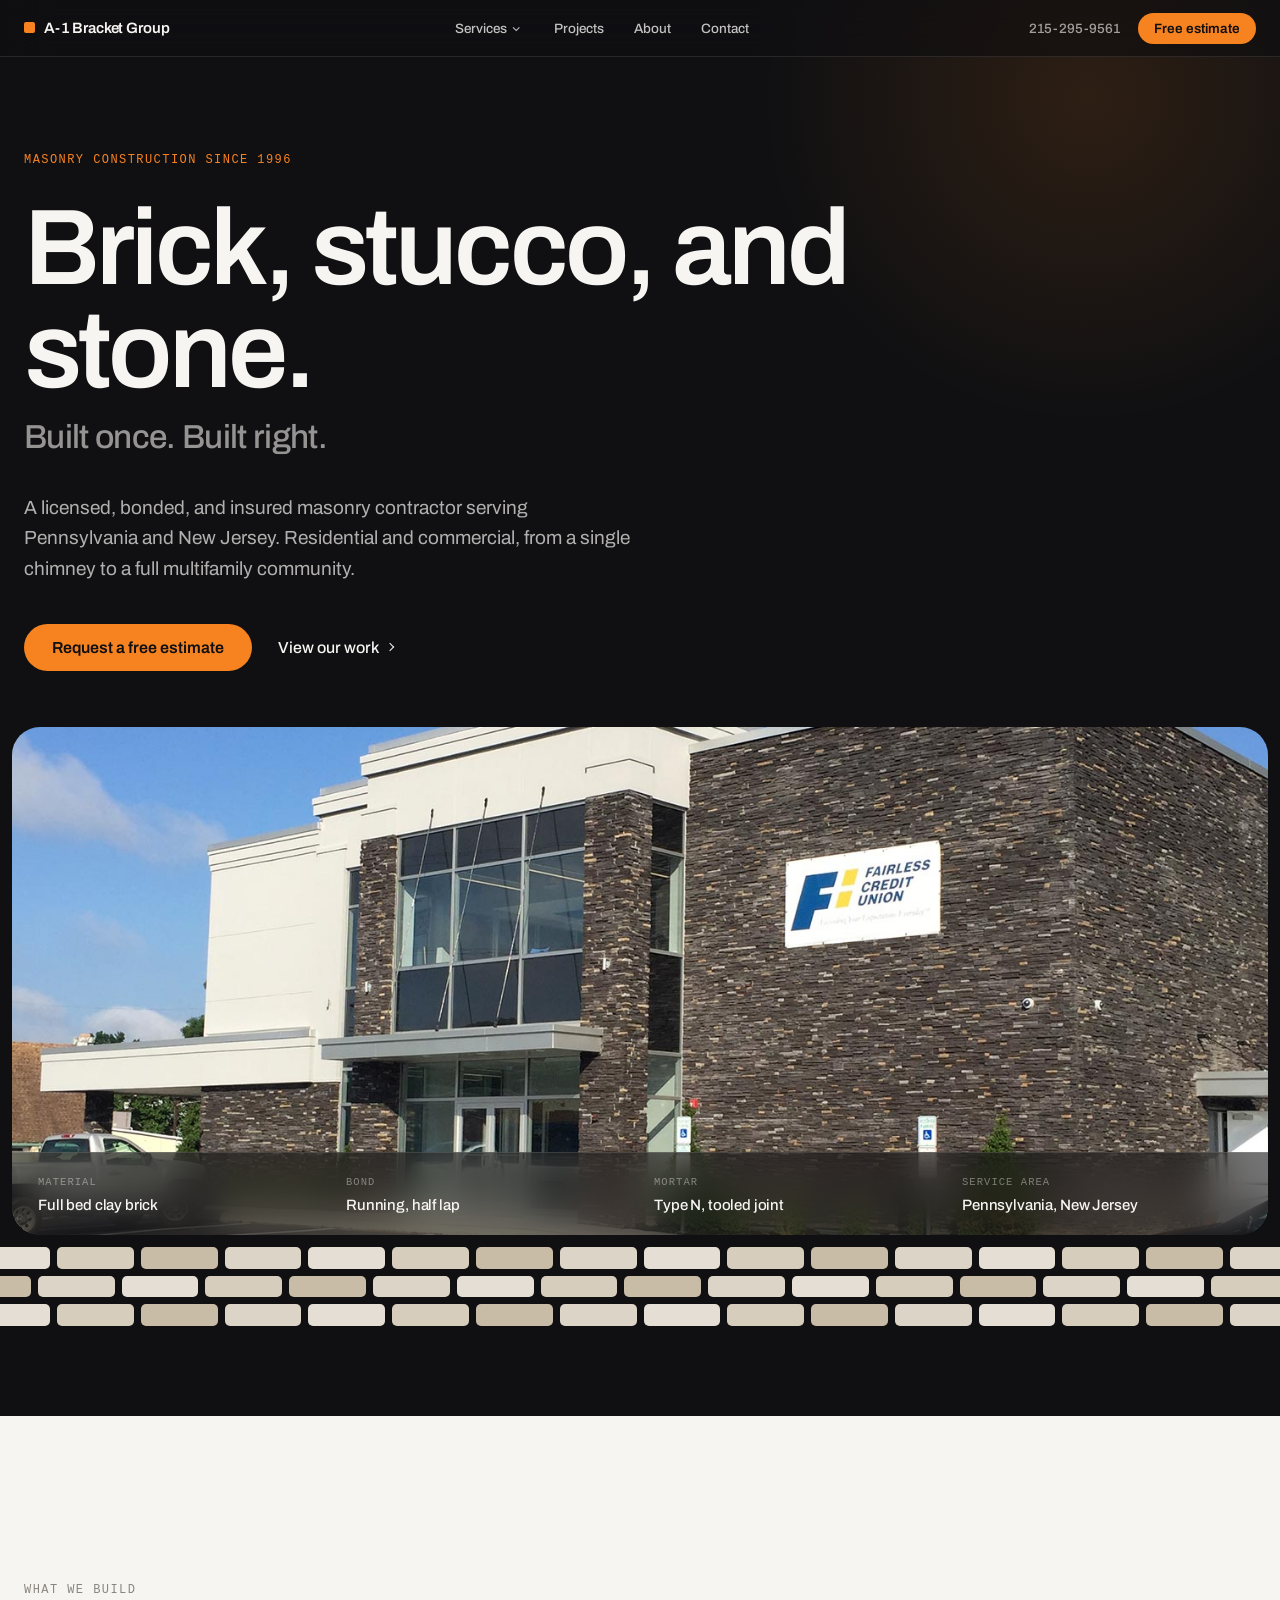
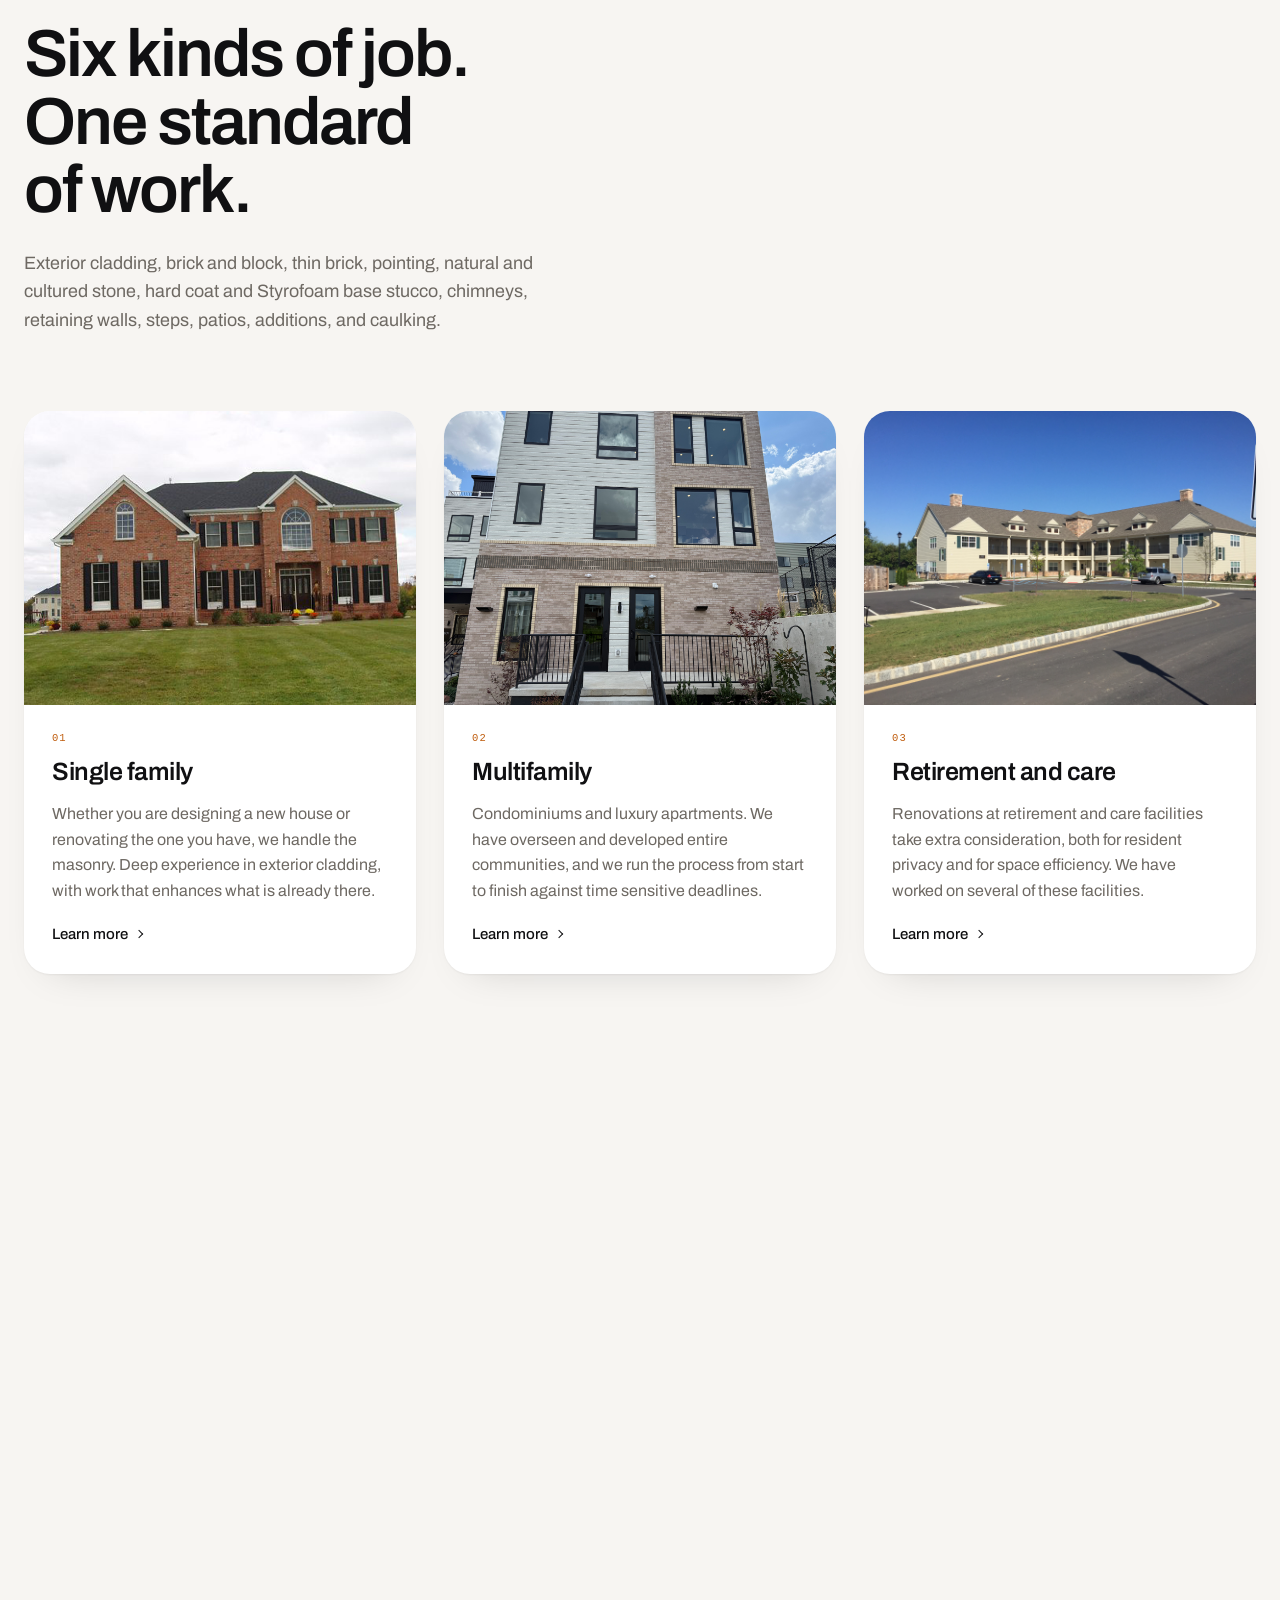
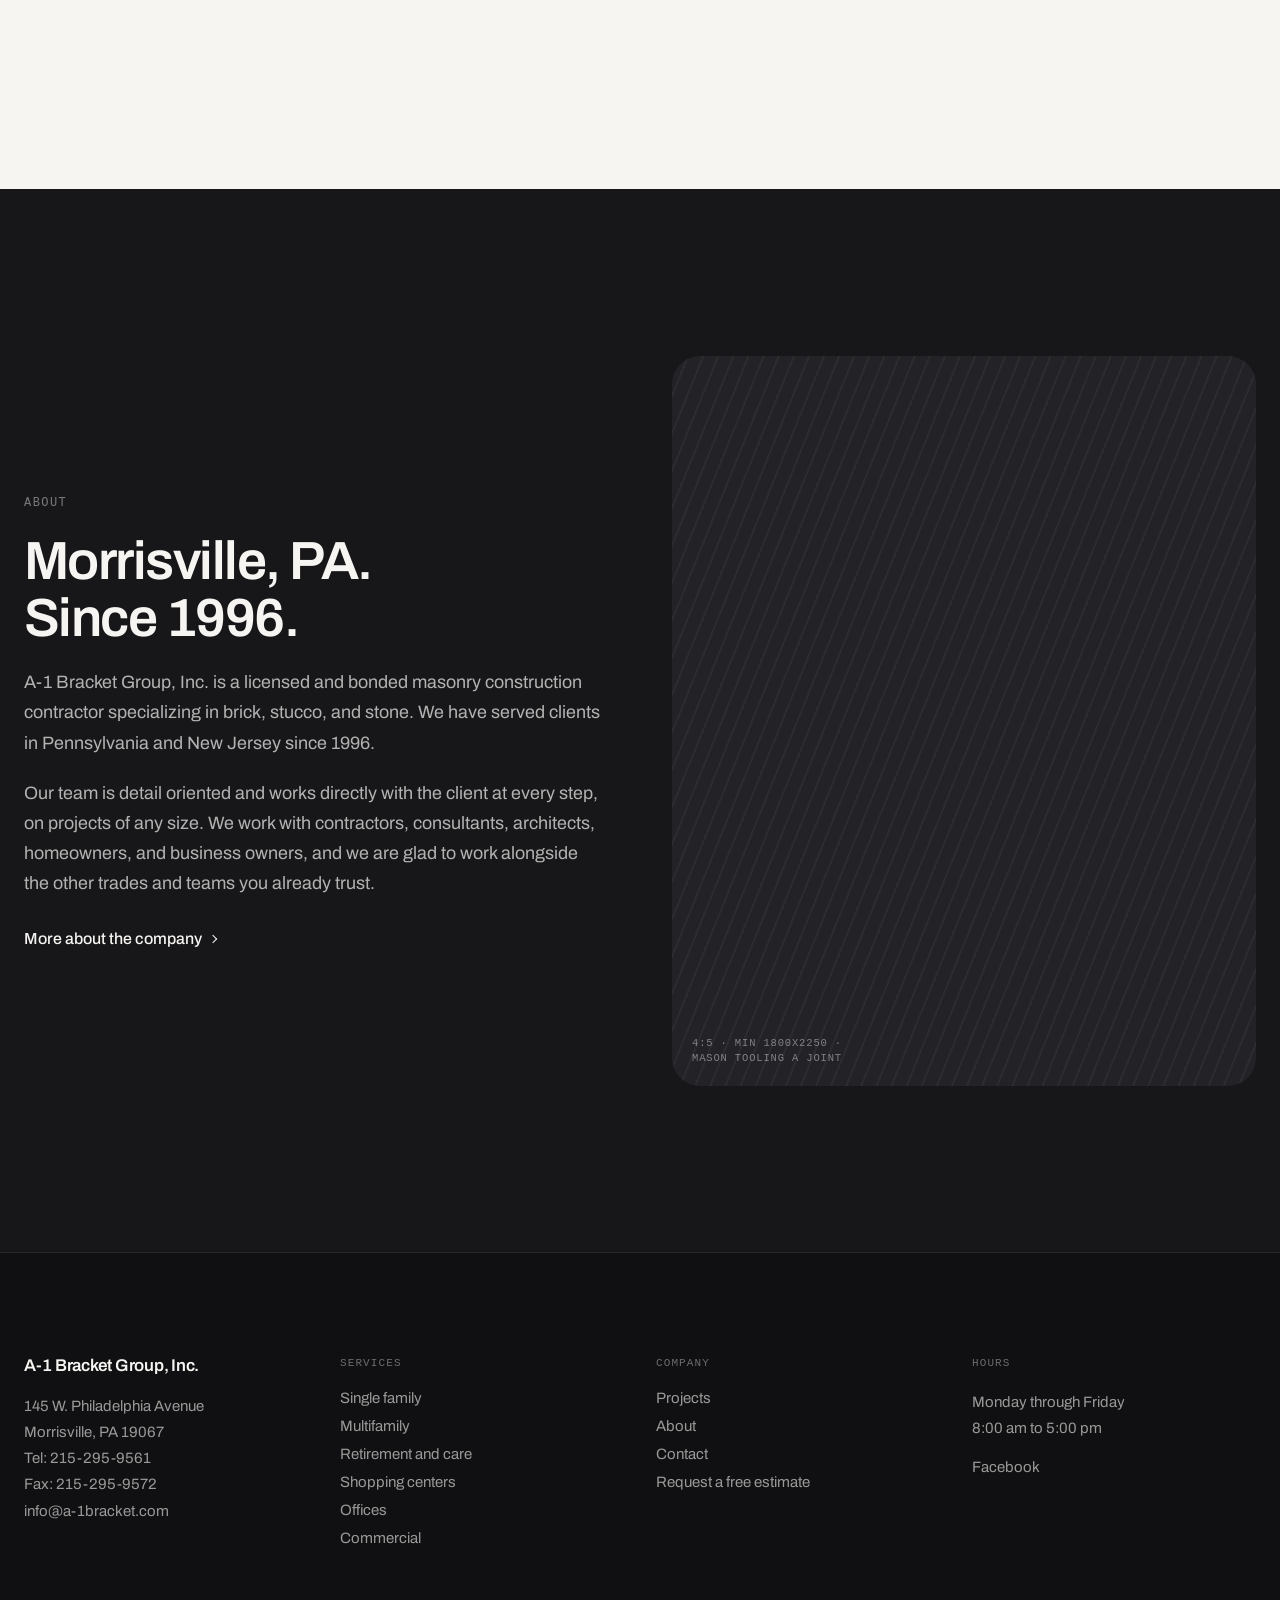
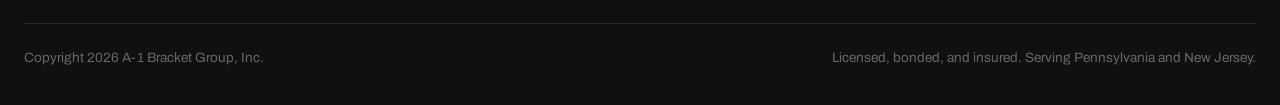
==== index.html @ 20b67929 "Build A-1 Bracket marketing site: home, services, projects, about, contact Static HTML/CSS/JS site r" ====
<!doctype html>
<html lang="en">
<head>
  <meta charset="UTF-8">
  <meta name="viewport" content="width=device-width, initial-scale=1.0">
  <title>A-1 Bracket Group, Inc. | Brick, stucco, and stone masonry in PA and NJ</title>
  <meta name="description" content="A-1 Bracket Group, Inc. is a licensed, bonded, and insured masonry contractor in Morrisville, PA, specializing in brick, stucco, and stone for homeowners, builders, and commercial clients across Pennsylvania and New Jersey since 1996. Request a free estimate.">
  <link rel="preconnect" href="https://fonts.googleapis.com">
  <link rel="preconnect" href="https://fonts.gstatic.com" crossorigin>
  <link rel="stylesheet" href="https://fonts.googleapis.com/css2?family=Archivo:wght@400;500;600;700&display=swap">
  <link rel="stylesheet" href="css/style.css">
  <link rel="stylesheet" href="css/home.css">
</head>
<body>

  <header class="site-header">
    <nav class="nav" aria-label="Main">
      <a href="#top" class="logo">
        <span class="logo-dot"></span>
        <span class="logo-text">A-1 Bracket Group</span>
      </a>
      <div data-desk class="nav-desktop">
        <button type="button" class="nav-services-btn is-muted" aria-haspopup="true" aria-expanded="false" data-services-toggle>
          Services
          <span class="arrow-down"></span>
        </button>
        <a href="pages/projects.html" class="nav-link">Projects</a>
        <a href="pages/about.html" class="nav-link">About</a>
        <a href="pages/contact.html" class="nav-link">Contact</a>
      </div>
      <div data-desk class="nav-desktop-cta">
        <a href="tel:+12152959561" class="nav-phone">215-295-9561</a>
        <a href="pages/contact.html#form" class="btn-pill nav-cta">Free estimate</a>
      </div>
      <button data-mob type="button" class="mobile-menu-btn" aria-label="Open menu" aria-expanded="false" data-mobile-toggle>
        <span class="mobile-menu-btn-bar"></span>
        <span class="mobile-menu-btn-bar"></span>
      </button>
    </nav>
    <div class="services-dropdown" data-services-dropdown hidden>
      <div class="services-dropdown-grid">
        <a href="pages/single-family.html">Single family</a>
        <a href="pages/multifamily.html">Multifamily</a>
        <a href="pages/retirement.html">Retirement and care</a>
        <a href="pages/shopping.html">Shopping centers</a>
        <a href="pages/offices.html">Offices</a>
        <a href="pages/commercial.html">Commercial</a>
      </div>
    </div>
  </header>

  <div class="mobile-menu" data-mobile-menu hidden>
    <button type="button" class="mobile-menu-close" aria-label="Close menu" data-mobile-close>&times;</button>
    <a href="pages/services.html" class="mobile-menu-link">Services</a>
    <div class="mobile-menu-sublinks">
      <a href="pages/single-family.html">Single family</a>
      <a href="pages/multifamily.html">Multifamily</a>
      <a href="pages/retirement.html">Retirement and care</a>
      <a href="pages/shopping.html">Shopping centers</a>
      <a href="pages/offices.html">Offices</a>
      <a href="pages/commercial.html">Commercial</a>
    </div>
    <a href="pages/projects.html" class="mobile-menu-link">Projects</a>
    <a href="pages/about.html" class="mobile-menu-link">About</a>
    <a href="pages/contact.html" class="mobile-menu-link">Contact</a>
    <div class="mobile-menu-cta">
      <a href="pages/contact.html#form" class="btn-pill">Request a free estimate</a>
      <a href="tel:+12152959561" class="nav-phone">215-295-9561</a>
    </div>
  </div>

  <main id="top">
    <section class="hero-home" aria-labelledby="hero-title">
      <div class="hero-glow" aria-hidden="true"></div>
      <div class="hero-content">
        <p class="hero-eyebrow">Masonry construction since 1996</p>
        <h1 id="hero-title" class="hero-title">Brick, stucco, and stone.</h1>
        <p class="hero-subhead">Built once. Built right.</p>
        <p class="hero-desc">A licensed, bonded, and insured masonry contractor serving Pennsylvania and New Jersey. Residential and commercial, from a single chimney to a full multifamily community.</p>
        <div class="hero-actions">
          <a href="pages/contact.html#form" class="btn-pill">Request a free estimate</a>
          <a href="pages/projects.html" class="link-arrow">View our work<span class="arrow-up-right"></span></a>
        </div>
      </div>

      <figure class="hero-figure">
        <div class="hero-image">
          <img src="img/commercial-01.jpg" alt="Stone masonry facade completed by A-1 Bracket Group" loading="eager">
          <dl class="hero-spec">
            <div>
              <dt>Material</dt>
              <dd>Full bed clay brick</dd>
            </div>
            <div>
              <dt>Bond</dt>
              <dd>Running, half lap</dd>
            </div>
            <div>
              <dt>Mortar</dt>
              <dd>Type N, tooled joint</dd>
            </div>
            <div>
              <dt>Service area</dt>
              <dd>Pennsylvania, New Jersey</dd>
            </div>
          </dl>
        </div>
      </figure>
    </section>

    <div class="brick-strip" data-brick-strip aria-hidden="true"></div>

    <section id="services" class="services-block" aria-labelledby="services-title">
      <div class="container">
        <div class="services-block-intro" data-reveal>
          <p class="eyebrow eyebrow--on-light">What we build</p>
          <h2 id="services-title" class="section-title section-title--dark">Six kinds of job. One standard of work.</h2>
          <p class="section-lede section-lede--on-light" style="max-width:52ch">Exterior cladding, brick and block, thin brick, pointing, natural and cultured stone, hard coat and Styrofoam base stucco, chimneys, retaining walls, steps, patios, additions, and caulking.</p>
        </div>

        <ul class="services-grid">
          <li id="single-family" class="service-card" data-reveal>
            <div class="service-card-media">
              <img src="img/single-family-01.png" alt="Single family home masonry project" loading="lazy">
            </div>
            <div class="service-card-body">
              <span class="service-card-number">01</span>
              <h3 class="service-card-title">Single family</h3>
              <p class="service-card-desc">Whether you are designing a new house or renovating the one you have, we handle the masonry. Deep experience in exterior cladding, with work that enhances what is already there.</p>
              <a href="pages/single-family.html" class="link-arrow">Learn more<span class="arrow-up-right"></span></a>
            </div>
          </li>

          <li id="multifamily" class="service-card" data-reveal>
            <div class="service-card-media">
              <img src="img/multifamily-02.jpeg" alt="Multifamily building masonry project" loading="lazy">
            </div>
            <div class="service-card-body">
              <span class="service-card-number">02</span>
              <h3 class="service-card-title">Multifamily</h3>
              <p class="service-card-desc">Condominiums and luxury apartments. We have overseen and developed entire communities, and we run the process from start to finish against time sensitive deadlines.</p>
              <a href="pages/multifamily.html" class="link-arrow">Learn more<span class="arrow-up-right"></span></a>
            </div>
          </li>

          <li id="retirement" class="service-card" data-reveal>
            <div class="service-card-media">
              <img src="img/retirement-01.jpg" alt="Retirement and care facility masonry project" loading="lazy">
            </div>
            <div class="service-card-body">
              <span class="service-card-number">03</span>
              <h3 class="service-card-title">Retirement and care</h3>
              <p class="service-card-desc">Renovations at retirement and care facilities take extra consideration, both for resident privacy and for space efficiency. We have worked on several of these facilities.</p>
              <a href="pages/retirement.html" class="link-arrow">Learn more<span class="arrow-up-right"></span></a>
            </div>
          </li>

          <li id="shopping" class="service-card" data-reveal>
            <div class="service-card-media">
              <img src="img/shopping-01.jpg" alt="Shopping center masonry project" loading="lazy">
            </div>
            <div class="service-card-body">
              <span class="service-card-number">04</span>
              <h3 class="service-card-title">Shopping centers</h3>
              <p class="service-card-desc">Storefront facades, walkways, and repairs specified to take heavy foot traffic year after year. We phase the work around operating tenants so stores stay open and entrances stay clear, and we match finishes across units so the center reads as one property.</p>
              <a href="pages/shopping.html" class="link-arrow">Learn more<span class="arrow-up-right"></span></a>
            </div>
          </li>

          <li id="offices" class="service-card" data-reveal>
            <div class="service-card-media">
              <img src="img/offices-01.jpg" alt="Office building masonry project" loading="lazy">
            </div>
            <div class="service-card-body">
              <span class="service-card-number">05</span>
              <h3 class="service-card-title">Offices</h3>
              <p class="service-card-desc">How an office looks matters to the clients who walk into it. We renovate, repair, and build additions, and in most cases we can work without disrupting business hours.</p>
              <a href="pages/offices.html" class="link-arrow">Learn more<span class="arrow-up-right"></span></a>
            </div>
          </li>

          <li id="commercial" class="service-card" data-reveal>
            <div class="service-card-media">
              <img src="img/commercial-02.jpg" alt="Commercial masonry construction project" loading="lazy">
            </div>
            <div class="service-card-body">
              <span class="service-card-number">06</span>
              <h3 class="service-card-title">Commercial</h3>
              <p class="service-card-desc">Workmanship held above industry standard, put in place by trained crews. Nearly 30 years of commercial masonry across Pennsylvania and New Jersey, built to spec and turned over on schedule.</p>
              <a href="pages/commercial.html" class="link-arrow">Learn more<span class="arrow-up-right"></span></a>
            </div>
          </li>
        </ul>
      </div>
    </section>

    <section id="projects" class="projects-block" aria-labelledby="projects-title">
      <div class="container">
        <div class="projects-header" data-reveal>
          <div class="projects-header-text">
            <p class="eyebrow eyebrow--on-dark">Recent work</p>
            <h2 id="projects-title" class="section-title section-title--light">The wall is the portfolio.</h2>
          </div>
          <a href="pages/projects.html" class="link-arrow">All projects<span class="arrow-up-right"></span></a>
        </div>

        <ul class="projects-grid">
          <li class="is-feature" data-reveal>
            <a href="pages/projects.html" class="project-card">
              <div class="project-media">
                <img src="img/multifamily-01.jpg" alt="Completed multifamily community" loading="lazy">
              </div>
              <div class="project-info">
                <h3 class="project-title">Multifamily</h3>
                <p class="project-desc">Exterior cladding and stone base, 96 units, Bucks County PA</p>
              </div>
            </a>
          </li>
          <li data-reveal>
            <a href="pages/projects.html" class="project-card">
              <div class="project-media">
                <img src="img/commercial-03.jpg" alt="Commercial building facade" loading="lazy">
              </div>
              <div class="project-info">
                <h3 class="project-title">Commercial</h3>
                <p class="project-desc">Block and thin brick, phased occupied build</p>
              </div>
            </a>
          </li>
          <li data-reveal>
            <a href="pages/projects.html" class="project-card">
              <div class="project-media">
                <img src="img/offices-02.jpg" alt="Office building entrance" loading="lazy">
              </div>
              <div class="project-info">
                <h3 class="project-title">Offices</h3>
                <p class="project-desc">Hard coat stucco and cultured stone entry</p>
              </div>
            </a>
          </li>
          <li data-reveal>
            <a href="pages/projects.html" class="project-card">
              <div class="project-media">
                <img src="img/retirement-02.jpg" alt="Retirement community entrance" loading="lazy">
              </div>
              <div class="project-info">
                <h3 class="project-title">Retirement and care</h3>
                <p class="project-desc">Courtyard walls, steps, and patio, occupied site</p>
              </div>
            </a>
          </li>
          <li data-reveal>
            <a href="pages/projects.html" class="project-card">
              <div class="project-media">
                <img src="img/commercial-07.jpg" alt="School and daycare exterior" loading="lazy">
              </div>
              <div class="project-info">
                <h3 class="project-title">School and daycare</h3>
                <p class="project-desc">Full facade repointing over one summer break</p>
              </div>
            </a>
          </li>
          <li data-reveal>
            <a href="pages/projects.html" class="project-card">
              <div class="project-media">
                <img src="img/single-family-02.jpg" alt="Single family home with brick veneer and chimney" loading="lazy">
              </div>
              <div class="project-info">
                <h3 class="project-title">Single family homes</h3>
                <p class="project-desc">Brick veneer, chimney rebuild, stone steps</p>
              </div>
            </a>
          </li>
        </ul>
      </div>
    </section>

    <section class="why-block" aria-labelledby="why-title">
      <div class="container">
        <div class="why-block-intro" data-reveal>
          <p class="eyebrow eyebrow--on-light">Why A-1</p>
          <h2 id="why-title" class="section-title section-title--dark">The unglamorous part, handled.</h2>
        </div>
        <ul class="why-list">
          <li class="why-row" data-reveal>
            <h3 class="why-title">Licensed, bonded, and insured</h3>
            <p class="why-desc">Paperwork ready before the first delivery. Estimates are free, written, and specific about scope.</p>
          </li>
          <li class="why-row" data-reveal>
            <h3 class="why-title">Crews and equipment to hold a schedule</h3>
            <p class="why-desc">High quality workmanship completed on time. We staff and equip a job so the finish date set at award is the date you get.</p>
          </li>
          <li class="why-row" data-reveal>
            <h3 class="why-title">Supplier relationships built over decades</h3>
            <p class="why-desc">Established accounts with brick, block, and stone suppliers mean material arrives quickly and matches what was specified.</p>
          </li>
          <li class="why-row" data-reveal>
            <h3 class="why-title">Safety and state regulations met</h3>
            <p class="why-desc">All licenses current, all safety requirements met, on residential streets and active commercial sites alike.</p>
          </li>
        </ul>
      </div>
    </section>

    <section id="about" class="about-block" aria-labelledby="about-title">
      <div class="container about-grid">
        <div data-reveal>
          <p class="eyebrow eyebrow--on-dark">About</p>
          <h2 id="about-title" class="about-title">Morrisville, PA. Since 1996.</h2>
          <p class="about-text">A-1 Bracket Group, Inc. is a licensed and bonded masonry construction contractor specializing in brick, stucco, and stone. We have served clients in Pennsylvania and New Jersey since 1996.</p>
          <p class="about-text">Our team is detail oriented and works directly with the client at every step, on projects of any size. We work with contractors, consultants, architects, homeowners, and business owners, and we are glad to work alongside the other trades and teams you already trust.</p>
          <a href="pages/about.html" class="link-arrow">More about the company<span class="arrow-up-right"></span></a>
        </div>
        <div class="about-media" data-reveal role="img" aria-label="Placeholder for a portrait format photo of a mason tooling a mortar joint, hands and trowel in frame">
          <span>4:5 &middot; min 1800x2250 &middot; mason tooling a joint</span>
        </div>
      </div>
    </section>
  </main>

  <footer id="contact" class="site-footer">
    <div class="container">
      <div class="footer-grid">
        <div>
          <p class="footer-brand-name">A-1 Bracket Group, Inc.</p>
          <address class="footer-address">
            145 W. Philadelphia Avenue<br>
            Morrisville, PA 19067<br>
            Tel: <a href="tel:+12152959561">215-295-9561</a><br>
            Fax: 215-295-9572<br>
            <a href="mailto:info@a-1bracket.com">info@a-1bracket.com</a>
          </address>
        </div>
        <div>
          <p class="footer-col-title">Services</p>
          <ul class="footer-links">
            <li><a href="pages/single-family.html">Single family</a></li>
            <li><a href="pages/multifamily.html">Multifamily</a></li>
            <li><a href="pages/retirement.html">Retirement and care</a></li>
            <li><a href="pages/shopping.html">Shopping centers</a></li>
            <li><a href="pages/offices.html">Offices</a></li>
            <li><a href="pages/commercial.html">Commercial</a></li>
          </ul>
        </div>
        <div>
          <p class="footer-col-title">Company</p>
          <ul class="footer-links">
            <li><a href="pages/projects.html">Projects</a></li>
            <li><a href="pages/about.html">About</a></li>
            <li><a href="pages/contact.html">Contact</a></li>
            <li><a href="pages/contact.html#form">Request a free estimate</a></li>
          </ul>
        </div>
        <div>
          <p class="footer-col-title">Hours</p>
          <p class="footer-hours">Monday through Friday<br>8:00 am to 5:00 pm</p>
          <a href="http://www.facebook.com/A1BracketGroupInc/" class="footer-social">Facebook</a>
        </div>
      </div>
      <div class="footer-bottom">
        <p>Copyright 2026 A-1 Bracket Group, Inc.</p>
        <p>Licensed, bonded, and insured. Serving Pennsylvania and New Jersey.</p>
      </div>
    </div>
  </footer>

  <script src="js/main.js"></script>
</body>
</html>
---- css/style.css ----
/* ===== Design tokens ===== */
:root {
  --color-ink: #101012;
  --color-ink-alt: #17171A;
  --color-paper: #F7F5F2;
  --color-accent: #F68220;
  --color-accent-dark: #C05E0F;
  --color-warm-gray: #6E6963;
  --color-warm-gray-light: #8A857E;
  --color-placeholder-bg: #E4DED4;

  --font-sans: -apple-system, BlinkMacSystemFont, "Helvetica Neue", "Archivo", Helvetica, sans-serif;
  --font-mono: ui-monospace, SFMono-Regular, Menlo, monospace;
  --ease: cubic-bezier(.22, .61, .36, 1);

  --container-width: 1320px;
  --container-pad: 24px;
  --header-height: 56px;
}

/* ===== Reset ===== */
*, *::before, *::after { box-sizing: border-box; }
html { -webkit-text-size-adjust: 100%; scroll-behavior: smooth; }
body {
  margin: 0;
  background: var(--color-ink);
  color: var(--color-ink);
  font-family: var(--font-sans);
  -webkit-font-smoothing: antialiased;
  text-wrap: pretty;
}
h1, h2, h3, p, ul, li, figure, address { margin: 0; padding: 0; }
ul { list-style: none; }
a { color: var(--color-ink); text-decoration: none; }
a:hover { color: var(--color-accent-dark); }
button { font: inherit; color: inherit; background: none; border: 0; cursor: pointer; }
img { max-width: 100%; display: block; }
:focus-visible { outline: 2px solid var(--color-accent-dark); outline-offset: 3px; border-radius: 4px; }

@keyframes riseIn {
  from { opacity: 0; transform: translateY(30px); }
  to { opacity: 1; transform: none; }
}

.container {
  max-width: var(--container-width);
  margin: 0 auto;
  padding: 0 var(--container-pad);
}

[data-desk] { display: none; }
[data-mob] { display: flex; }
@media (min-width: 900px) {
  [data-desk] { display: flex; }
  [data-mob] { display: none; }
}
@media (prefers-reduced-motion: reduce) {
  html { scroll-behavior: auto; }
  * { animation-duration: 0.01ms !important; transition-duration: 0.01ms !important; }
}

/* ===== Buttons ===== */
.btn-pill {
  display: inline-flex;
  align-items: center;
  gap: 8px;
  background: var(--color-accent);
  color: var(--color-ink);
  font-weight: 600;
  border-radius: 100px;
  transition: transform .25s var(--ease), box-shadow .25s ease;
}
.btn-pill:hover {
  color: var(--color-ink);
  transform: scale(1.05);
  box-shadow: 0 14px 32px -10px rgba(246, 130, 32, 0.5);
}
.link-arrow {
  display: inline-flex;
  align-items: center;
  gap: 8px;
  transition: color .2s ease;
}
.arrow-up-right {
  display: inline-block;
  width: 6px;
  height: 6px;
  border-top: 1.5px solid currentColor;
  border-right: 1.5px solid currentColor;
  transform: rotate(45deg);
  flex: 0 0 auto;
}
.arrow-down {
  display: inline-block;
  width: 5px;
  height: 5px;
  border-right: 1.5px solid currentColor;
  border-bottom: 1.5px solid currentColor;
  transform: rotate(45deg) translateY(-1px);
  flex: 0 0 auto;
}

/* ===== Site header ===== */
.site-header {
  position: fixed;
  top: 0; left: 0; right: 0;
  z-index: 60;
  background: rgba(16, 16, 18, 0.68);
  backdrop-filter: saturate(180%) blur(22px);
  -webkit-backdrop-filter: saturate(180%) blur(22px);
  border-bottom: 1px solid rgba(247, 245, 242, 0.10);
}
.nav {
  max-width: var(--container-width);
  margin: 0 auto;
  padding: 0 var(--container-pad);
  height: var(--header-height);
  display: flex;
  align-items: center;
  justify-content: space-between;
  gap: 24px;
}
.logo {
  display: flex;
  align-items: baseline;
  gap: 9px;
  color: var(--color-paper);
  flex: 0 0 auto;
}
.logo:hover { color: var(--color-paper); }
.logo-dot {
  width: 11px; height: 11px;
  background: var(--color-accent);
  border-radius: 2px;
  display: inline-block;
}
.logo-text { font-size: 15px; font-weight: 600; letter-spacing: -0.01em; }

.nav-desktop { align-items: center; gap: 30px; }
.nav-desktop-cta { align-items: center; gap: 18px; }

.nav-services-btn {
  display: flex;
  align-items: center;
  gap: 6px;
  font-size: 13.5px;
  font-weight: 500;
  color: var(--color-paper);
}
.nav-services-btn.is-muted {
  color: rgba(247, 245, 242, 0.78);
  transition: color .2s ease;
}
.nav-services-btn.is-muted:hover { color: var(--color-paper); }
.nav-link {
  font-size: 13.5px;
  font-weight: 500;
  color: rgba(247, 245, 242, 0.78);
  transition: color .2s ease;
}
.nav-link:hover { color: var(--color-paper); }
.nav-phone {
  font-size: 13.5px;
  font-weight: 500;
  color: rgba(247, 245, 242, 0.62);
  transition: color .2s ease;
}
.nav-phone:hover { color: var(--color-paper); }
.nav-cta {
  font-size: 13.5px;
  padding: 8px 16px;
}

.mobile-menu-btn {
  flex-direction: column;
  gap: 5px;
  padding: 10px;
  margin-right: -10px;
}
.mobile-menu-btn-bar {
  display: block;
  width: 20px;
  height: 1.5px;
  background: var(--color-paper);
}

.services-dropdown {
  border-top: 1px solid rgba(247, 245, 242, 0.10);
  background: rgba(16, 16, 18, 0.72);
  backdrop-filter: saturate(180%) blur(22px);
  -webkit-backdrop-filter: saturate(180%) blur(22px);
}
.services-dropdown[hidden] { display: none; }
.services-dropdown-grid {
  max-width: var(--container-width);
  margin: 0 auto;
  padding: 26px var(--container-pad) 32px;
  display: grid;
  grid-template-columns: repeat(auto-fit, minmax(190px, 1fr));
  gap: 14px 32px;
}
.services-dropdown-grid a {
  color: rgba(247, 245, 242, 0.80);
  font-size: 15px;
  font-weight: 500;
}
.services-dropdown-grid a.is-current { color: var(--color-paper); }

.mobile-menu {
  position: fixed;
  inset: 0;
  z-index: 70;
  background: var(--color-ink);
  padding: 80px var(--container-pad) 40px;
  display: flex;
  flex-direction: column;
  gap: 8px;
  overflow-y: auto;
}
.mobile-menu[hidden] { display: none; }
.mobile-menu-close {
  position: absolute;
  top: 14px; right: 18px;
  width: 36px; height: 36px;
  color: var(--color-paper);
  font-size: 26px;
  line-height: 1;
}
.mobile-menu-link {
  color: var(--color-paper);
  font-size: 32px;
  font-weight: 600;
  letter-spacing: -0.02em;
  padding: 10px 0;
}
.mobile-menu-sublinks {
  display: flex;
  flex-direction: column;
  gap: 14px;
  padding: 6px 0 18px 2px;
  border-bottom: 1px solid rgba(247, 245, 242, 0.10);
}
.mobile-menu-sublinks a {
  color: rgba(247, 245, 242, 0.66);
  font-size: 16px;
}
.mobile-menu-sublinks a.is-current { color: var(--color-paper); }
.mobile-menu-cta {
  margin-top: auto;
  padding-top: 32px;
  display: flex;
  flex-direction: column;
  gap: 14px;
}
.mobile-menu-cta .btn-pill {
  font-size: 16px;
  padding: 16px 22px;
  justify-content: center;
}
.mobile-menu-cta .nav-phone {
  text-align: center;
  font-size: 15px;
}

/* ===== Footer ===== */
.site-footer {
  background: var(--color-ink);
  padding: clamp(64px, 8vw, 110px) 0 40px;
  border-top: 1px solid rgba(247, 245, 242, 0.10);
}
.footer-grid {
  display: grid;
  grid-template-columns: repeat(auto-fit, minmax(min(100%, 220px), 1fr));
  gap: 44px 32px;
}
.footer-brand-name {
  color: var(--color-paper);
  font-size: 17px;
  font-weight: 600;
  letter-spacing: -0.015em;
  margin-bottom: 18px;
}
.footer-address {
  font-style: normal;
  color: rgba(247, 245, 242, 0.60);
  font-size: 15px;
  line-height: 1.75;
}
.footer-address a { color: rgba(247, 245, 242, 0.60); }
.footer-col-title {
  font: 500 11px/1.4 var(--font-mono);
  letter-spacing: 0.1em;
  text-transform: uppercase;
  color: rgba(247, 245, 242, 0.40);
  margin-bottom: 18px;
}
.footer-links { display: flex; flex-direction: column; gap: 11px; }
.footer-links a { color: rgba(247, 245, 242, 0.60); font-size: 15px; }
.footer-hours { color: rgba(247, 245, 242, 0.60); font-size: 15px; line-height: 1.75; }
.footer-social { display: inline-block; margin-top: 18px; color: rgba(247, 245, 242, 0.60); font-size: 15px; }
.footer-bottom {
  display: flex;
  flex-wrap: wrap;
  justify-content: space-between;
  gap: 12px 24px;
  margin-top: clamp(48px, 6vw, 86px);
  padding-top: 26px;
  border-top: 1px solid rgba(247, 245, 242, 0.10);
}
.footer-bottom p { color: rgba(247, 245, 242, 0.38); font-size: 13.5px; }

/* ===== Recurring section primitives (reused across pages) ===== */
.eyebrow {
  font: 500 12px/1.4 var(--font-mono);
  letter-spacing: 0.12em;
  text-transform: uppercase;
  margin-bottom: 22px;
}
.eyebrow--on-light { color: var(--color-warm-gray-light); }
.eyebrow--on-dark { color: rgba(247, 245, 242, 0.45); }
.eyebrow--accent { color: var(--color-accent); }

.section-title {
  font-size: clamp(34px, 5.2vw, 68px);
  line-height: 1.02;
  letter-spacing: -0.03em;
  font-weight: 600;
}
.section-title--dark { color: var(--color-ink); }
.section-title--light { color: var(--color-paper); }

.section-lede {
  font-size: clamp(16px, 1.4vw, 19px);
  line-height: 1.6;
  margin-top: 24px;
}
.section-lede--on-light { color: var(--color-warm-gray); }
.section-lede--on-dark { color: rgba(247, 245, 242, 0.70); }

/* ===== Scroll reveal (progressive enhancement, see js/main.js) ===== */
[data-reveal].is-hidden {
  opacity: 0;
  transform: translateY(34px) scale(0.98);
}
[data-reveal].is-visible {
  opacity: 1;
  transform: none;
}
---- css/home.css ----
/* ===== Hero ===== */
.hero-home {
  position: relative;
  overflow: hidden;
  min-height: 100svh;
  background: var(--color-ink);
  display: flex;
  flex-direction: column;
  padding: 112px 0 0;
}
.hero-glow {
  position: absolute;
  top: -22%; right: -14%;
  width: 58vw; height: 58vw;
  border-radius: 50%;
  background: radial-gradient(circle, rgba(246, 130, 32, 0.13), rgba(246, 130, 32, 0) 62%);
  pointer-events: none;
}
.hero-content {
  position: relative;
  max-width: var(--container-width);
  width: 100%;
  margin: 0 auto;
  padding: 40px var(--container-pad) 56px;
}
.hero-eyebrow {
  font: 500 12px/1.4 var(--font-mono);
  letter-spacing: 0.12em;
  text-transform: uppercase;
  color: var(--color-accent);
  margin-bottom: 28px;
  animation: riseIn .7s var(--ease) .05s both;
}
.hero-title {
  color: var(--color-paper);
  font-size: clamp(44px, 8.4vw, 116px);
  line-height: 0.96;
  letter-spacing: -0.035em;
  font-weight: 600;
  max-width: 15ch;
  animation: riseIn .7s var(--ease) .15s both;
}
.hero-subhead {
  color: rgba(247, 245, 242, 0.58);
  font-size: clamp(20px, 2.6vw, 34px);
  line-height: 1.25;
  letter-spacing: -0.02em;
  font-weight: 500;
  margin-top: 14px;
  max-width: 24ch;
  animation: riseIn .7s var(--ease) .25s both;
}
.hero-desc {
  color: rgba(247, 245, 242, 0.70);
  font-size: clamp(16px, 1.5vw, 19px);
  line-height: 1.6;
  margin-top: 34px;
  max-width: 56ch;
  animation: riseIn .7s var(--ease) .35s both;
}
.hero-actions {
  display: flex;
  flex-wrap: wrap;
  align-items: center;
  gap: 14px 26px;
  margin-top: 40px;
  animation: riseIn .7s var(--ease) .45s both;
}
.hero-actions .btn-pill { font-size: 16px; padding: 15px 28px; }
.hero-actions .link-arrow { color: var(--color-paper); font-size: 16px; font-weight: 500; }
.hero-actions .link-arrow:hover { color: var(--color-accent); }

.hero-figure {
  flex: 1;
  min-height: min(58svh, 520px);
  display: flex;
  padding: 0 12px 12px;
  animation: riseIn .9s var(--ease) .4s both;
}
.hero-image {
  position: relative;
  flex: 1;
  border-radius: 28px;
  overflow: hidden;
  background: #1C1C1F;
  display: flex;
  flex-direction: column;
  justify-content: flex-end;
}
.hero-image img {
  position: absolute;
  inset: 0;
  width: 100%;
  height: 100%;
  object-fit: cover;
  z-index: 0;
}
.hero-spec {
  position: relative;
  z-index: 1;
  margin: 0;
  display: grid;
  grid-template-columns: repeat(auto-fit, minmax(140px, 1fr));
  gap: 20px 28px;
  padding: 22px 26px;
  background: rgba(16, 16, 18, 0.58);
  backdrop-filter: blur(18px);
  -webkit-backdrop-filter: blur(18px);
  border-top: 1px solid rgba(247, 245, 242, 0.12);
}
.hero-spec dt {
  font: 500 10.5px/1.4 var(--font-mono);
  letter-spacing: 0.1em;
  text-transform: uppercase;
  color: rgba(247, 245, 242, 0.42);
}
.hero-spec dd {
  margin: 7px 0 0;
  color: var(--color-paper);
  font-size: 15px;
  font-weight: 500;
  letter-spacing: -0.01em;
}

/* ===== Brick course strip (decorative) ===== */
.brick-strip {
  background: var(--color-ink);
  overflow: hidden;
  padding: 0 12px clamp(48px, 7vw, 96px);
  display: flex;
  flex-direction: column;
  gap: 7px;
}
.brick-row {
  display: flex;
  gap: 7px;
  justify-content: center;
}
.brick {
  flex: 0 0 auto;
  width: clamp(48px, 6vw, 86px);
  height: clamp(13px, 1.7vw, 22px);
  border-radius: 5px;
}

/* ===== Services grid ===== */
.services-block { background: var(--color-paper); padding: clamp(88px, 13vw, 180px) 0; }
.services-block-intro { max-width: 60ch; margin-bottom: clamp(48px, 6vw, 84px); }
.services-grid {
  display: grid;
  grid-template-columns: repeat(auto-fit, minmax(min(100%, 320px), 1fr));
  gap: clamp(20px, 2.2vw, 32px);
}
.service-card {
  background: #FFFFFF;
  border-radius: 26px;
  overflow: hidden;
  box-shadow: 0 1px 2px rgba(16, 16, 18, 0.05), 0 18px 40px -28px rgba(16, 16, 18, 0.22);
  display: flex;
  flex-direction: column;
  transition: transform .45s var(--ease), box-shadow .45s ease;
}
.service-card:hover {
  transform: translateY(-8px);
  box-shadow: 0 2px 4px rgba(16, 16, 18, 0.06), 0 34px 70px -30px rgba(16, 16, 18, 0.38);
}
.service-card-media {
  aspect-ratio: 4 / 3;
  overflow: hidden;
}
.service-card-media img {
  width: 100%;
  height: 100%;
  object-fit: cover;
  display: block;
  transition: transform .55s var(--ease);
}
.service-card:hover .service-card-media img { transform: scale(1.03); }
.service-card-body { padding: 28px 28px 32px; display: flex; flex-direction: column; flex: 1; gap: 14px; }
.service-card-number { font: 500 10.5px/1 var(--font-mono); letter-spacing: 0.1em; color: var(--color-accent-dark); }
.service-card-title { font-size: 25px; line-height: 1.15; letter-spacing: -0.02em; font-weight: 600; color: var(--color-ink); }
.service-card-desc { color: var(--color-warm-gray); font-size: 16px; line-height: 1.62; }
.service-card-body .link-arrow { margin-top: auto; padding-top: 8px; font-size: 15px; font-weight: 500; color: var(--color-ink); }

/* ===== Projects ===== */
.projects-block { background: var(--color-ink); padding: clamp(88px, 13vw, 180px) 0; }
.projects-header {
  display: flex;
  flex-wrap: wrap;
  align-items: flex-end;
  justify-content: space-between;
  gap: 24px;
  margin-bottom: clamp(40px, 5vw, 68px);
}
.projects-header-text { max-width: 44ch; }
.projects-header .link-arrow { color: var(--color-paper); font-size: 16px; font-weight: 500; }
.projects-header .link-arrow:hover { color: var(--color-accent); }
.projects-grid {
  display: grid;
  grid-template-columns: repeat(auto-fit, minmax(min(100%, 300px), 1fr));
  gap: clamp(16px, 2vw, 26px);
}
.projects-grid > li.is-feature { grid-column: 1 / -1; }
.project-card { display: block; }
.project-media {
  border-radius: 24px;
  overflow: hidden;
  aspect-ratio: 4 / 3;
}
.is-feature .project-media { aspect-ratio: 16 / 7; border-radius: 28px; }
.project-media img {
  width: 100%;
  height: 100%;
  object-fit: cover;
  display: block;
  transition: transform .55s var(--ease);
}
.project-card:hover .project-media img { transform: scale(1.03); }
.is-feature:hover .project-media img { transform: scale(1.015); }
.project-info { padding: 16px 4px 0; }
.is-feature .project-info { display: flex; flex-wrap: wrap; justify-content: space-between; gap: 8px 24px; padding: 18px 4px 0; }
.project-title { color: var(--color-paper); font-size: 18px; font-weight: 600; letter-spacing: -0.015em; }
.is-feature .project-title { font-size: 20px; }
.project-desc { color: rgba(247, 245, 242, 0.50); font-size: 14.5px; margin-top: 4px; }
.is-feature .project-desc { font-size: 15px; margin-top: 0; }

/* ===== Why A-1 ===== */
.why-block { background: var(--color-paper); padding: clamp(88px, 13vw, 180px) 0; }
.why-block-intro { max-width: 52ch; margin-bottom: clamp(48px, 6vw, 80px); }
.why-list { display: flex; flex-direction: column; }
.why-row {
  display: grid;
  grid-template-columns: repeat(auto-fit, minmax(min(100%, 300px), 1fr));
  gap: 12px 48px;
  padding: clamp(28px, 3.4vw, 44px) 0;
  border-top: 1px solid rgba(16, 16, 18, 0.12);
}
.why-row:last-child { border-bottom: 1px solid rgba(16, 16, 18, 0.12); }
.why-title { font-size: clamp(23px, 2.5vw, 32px); line-height: 1.16; letter-spacing: -0.022em; font-weight: 600; color: var(--color-ink); max-width: 22ch; }
.why-desc { color: var(--color-warm-gray); font-size: 17px; line-height: 1.62; max-width: 48ch; }

/* ===== About ===== */
.about-block { background: var(--color-ink-alt); padding: clamp(88px, 13vw, 180px) 0; }
.about-grid {
  display: grid;
  grid-template-columns: repeat(auto-fit, minmax(min(100%, 380px), 1fr));
  gap: clamp(40px, 5vw, 80px);
  align-items: center;
}
.about-title { color: var(--color-paper); font-size: clamp(32px, 4.2vw, 54px); line-height: 1.06; letter-spacing: -0.028em; font-weight: 600; max-width: 22ch; }
.about-text { color: rgba(247, 245, 242, 0.70); font-size: clamp(16px, 1.4vw, 19px); line-height: 1.68; margin-top: 20px; max-width: 58ch; }
.about-text:first-of-type { margin-top: 28px; }
.about-block .link-arrow { display: inline-flex; margin-top: 32px; color: var(--color-paper); font-size: 16px; font-weight: 500; }
.about-block .link-arrow:hover { color: var(--color-accent); }
.about-media {
  aspect-ratio: 4 / 5;
  border-radius: 28px;
  background: #232327;
  background-image: repeating-linear-gradient(112deg, rgba(247, 245, 242, 0.045) 0 2px, rgba(247, 245, 242, 0) 2px 14px);
  display: flex;
  align-items: flex-end;
  padding: 20px;
}
.about-media span {
  font: 500 10.5px/1.4 var(--font-mono);
  letter-spacing: 0.08em;
  text-transform: uppercase;
  color: rgba(247, 245, 242, 0.45);
  max-width: 28ch;
}
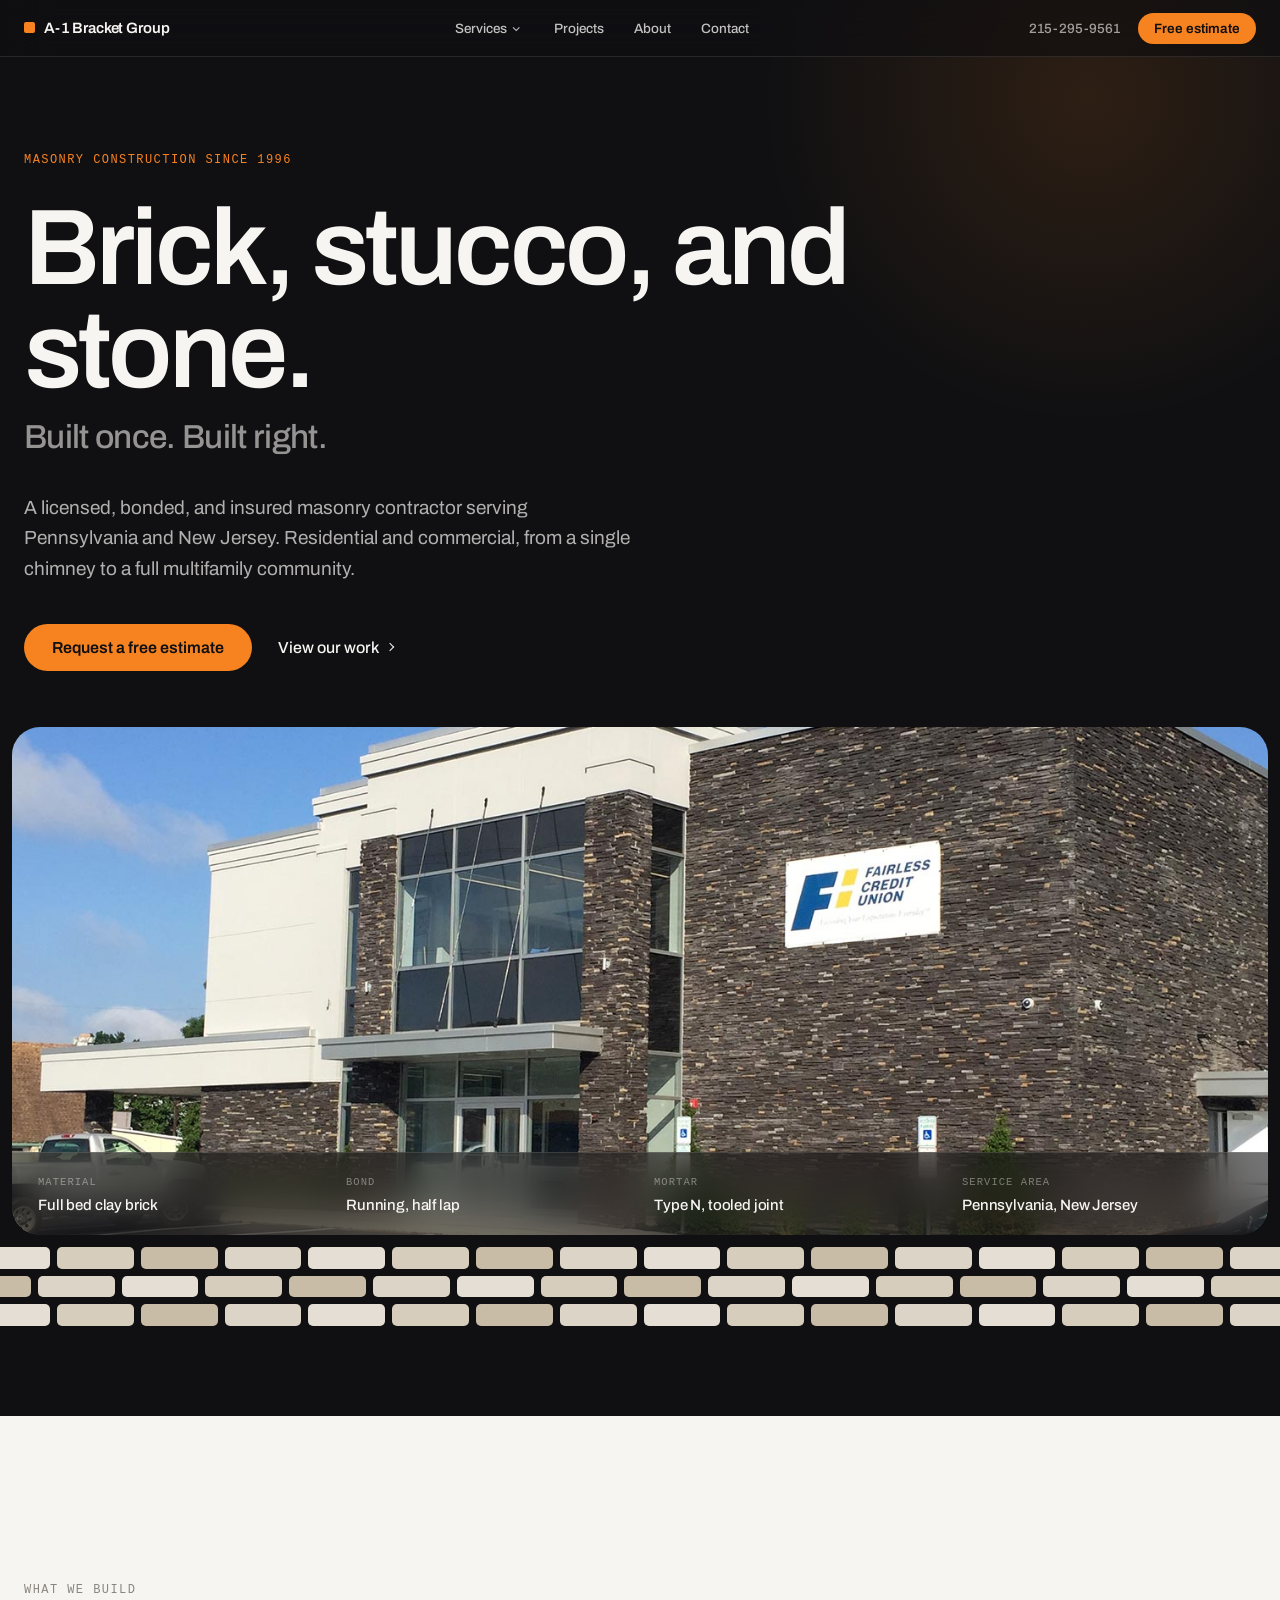
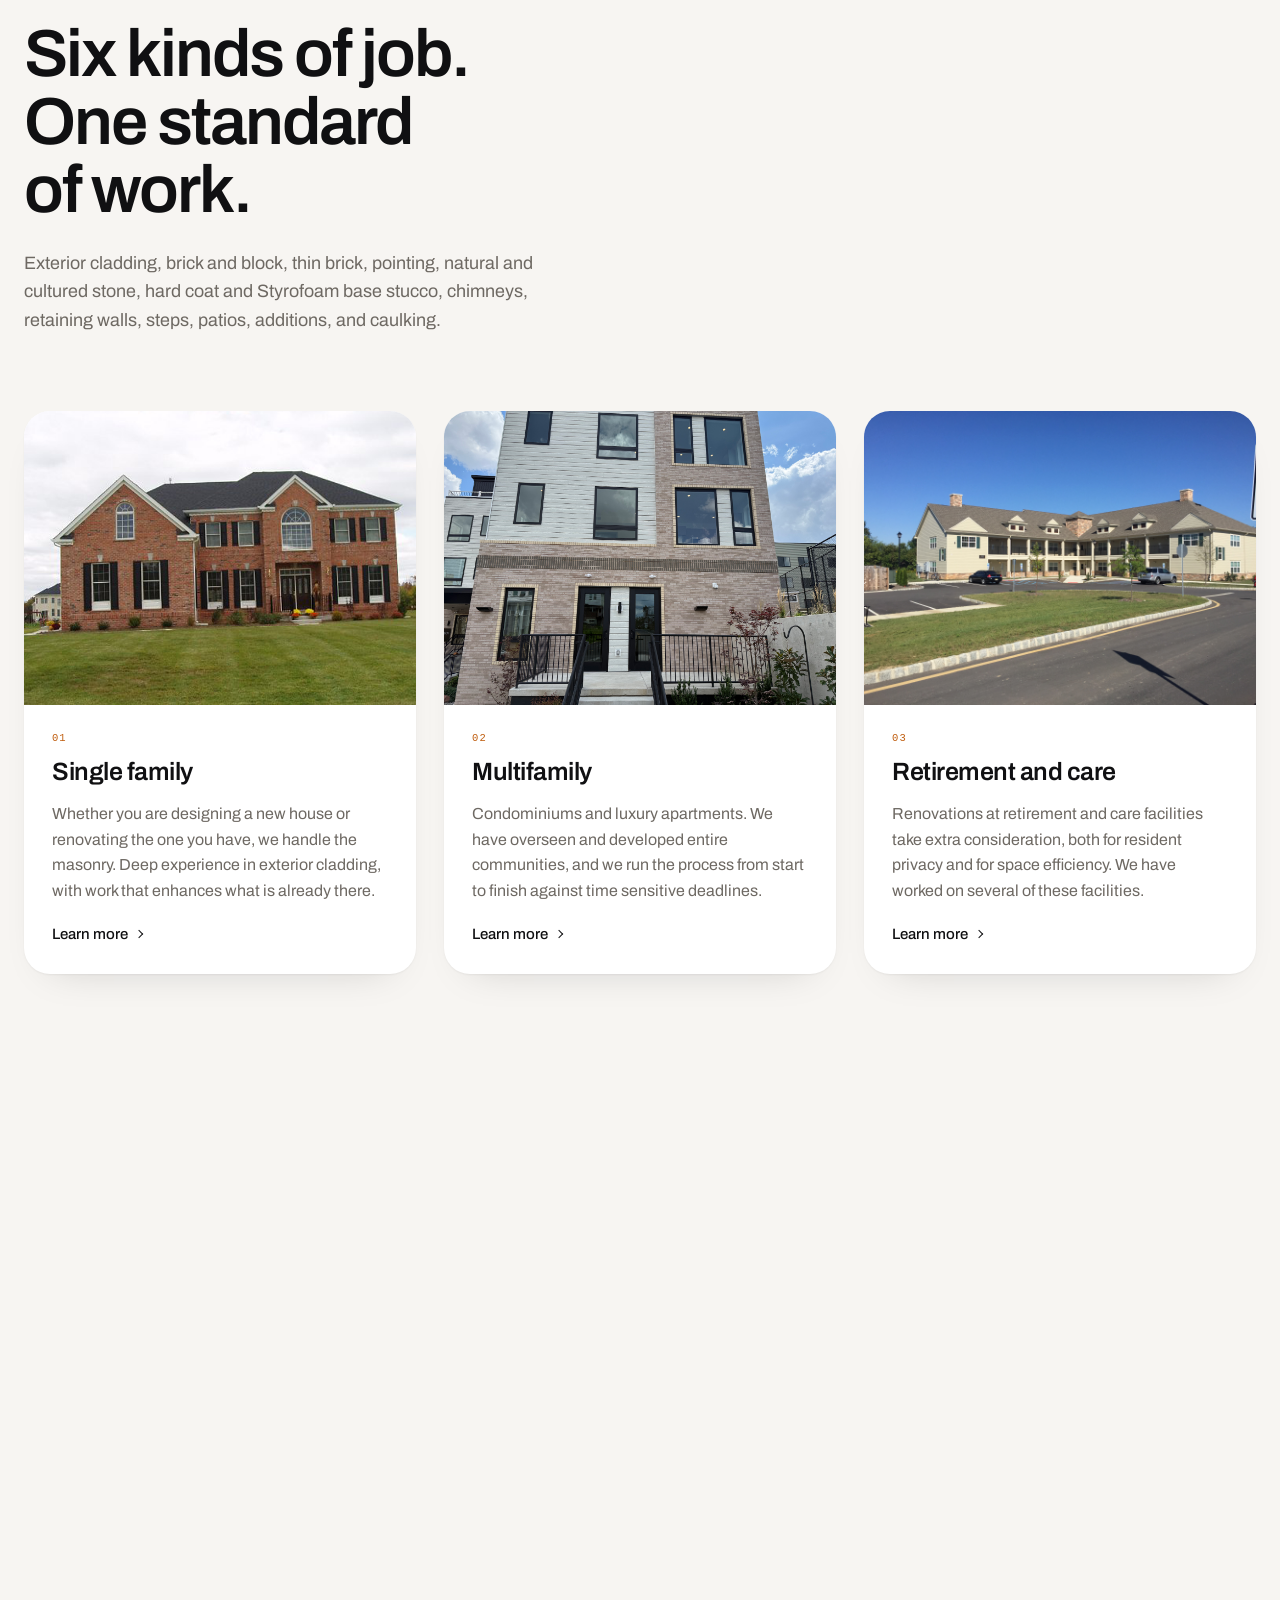
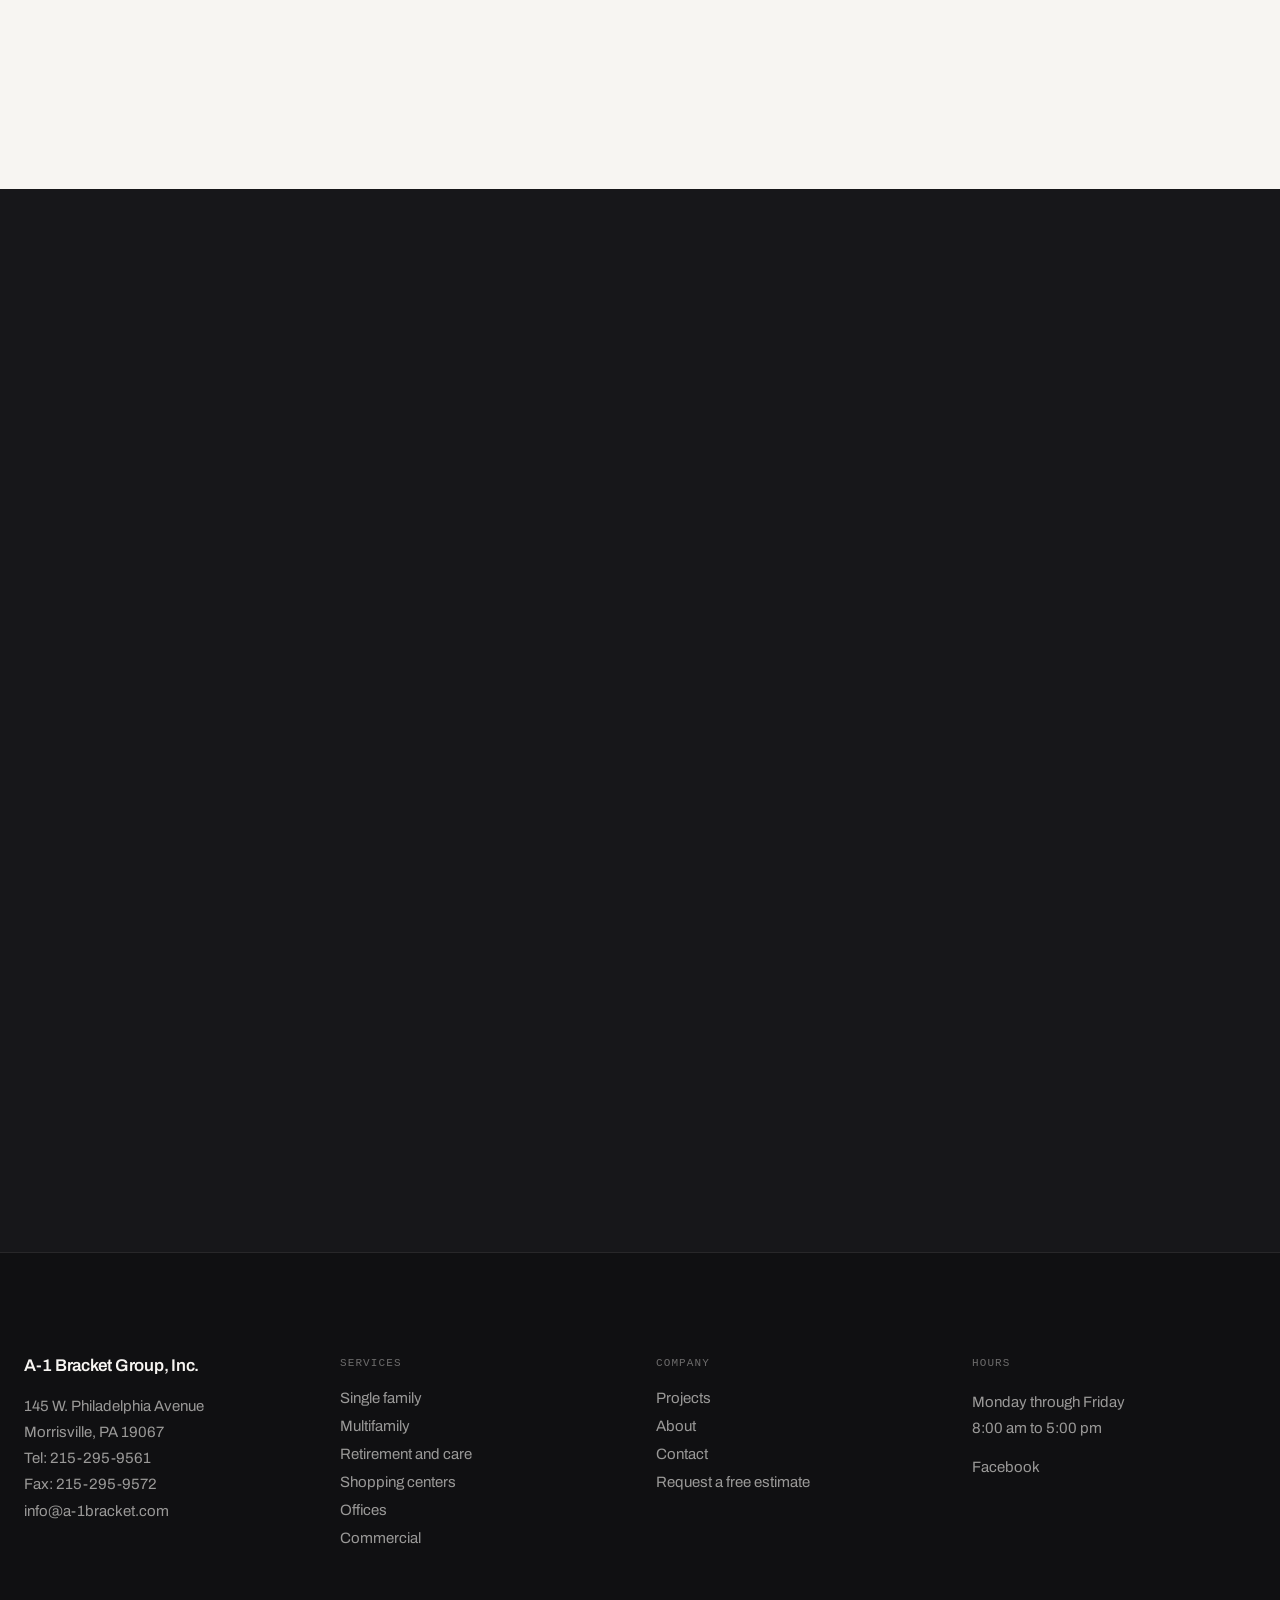
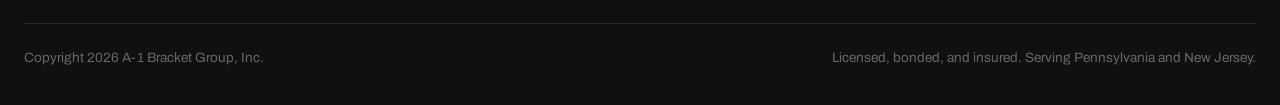
==== commit 88e0169e: "Redesign Services nav dropdown as a vertical fade-down menu Replaces the full-width horizontal dropd" ====
--- a/index.html
+++ b/index.html
@@ -20,10 +20,22 @@
         <span class="logo-text">A-1 Bracket Group</span>
       </a>
       <div data-desk class="nav-desktop">
-        <button type="button" class="nav-services-btn is-muted" aria-haspopup="true" aria-expanded="false" data-services-toggle>
-          Services
-          <span class="arrow-down"></span>
-        </button>
+        <div class="nav-services">
+          <button type="button" class="nav-services-btn is-muted" aria-haspopup="true" aria-expanded="false" data-services-toggle>
+            Services
+            <span class="arrow-down"></span>
+          </button>
+          <div class="services-dropdown" data-services-dropdown>
+        <div class="services-dropdown-grid">
+          <a href="pages/single-family.html">Single family</a>
+          <a href="pages/multifamily.html">Multifamily</a>
+          <a href="pages/retirement.html">Retirement and care</a>
+          <a href="pages/shopping.html">Shopping centers</a>
+          <a href="pages/offices.html">Offices</a>
+          <a href="pages/commercial.html">Commercial</a>
+        </div>
+          </div>
+        </div>
         <a href="pages/projects.html" class="nav-link">Projects</a>
         <a href="pages/about.html" class="nav-link">About</a>
         <a href="pages/contact.html" class="nav-link">Contact</a>
@@ -37,16 +49,6 @@
         <span class="mobile-menu-btn-bar"></span>
       </button>
     </nav>
-    <div class="services-dropdown" data-services-dropdown hidden>
-      <div class="services-dropdown-grid">
-        <a href="pages/single-family.html">Single family</a>
-        <a href="pages/multifamily.html">Multifamily</a>
-        <a href="pages/retirement.html">Retirement and care</a>
-        <a href="pages/shopping.html">Shopping centers</a>
-        <a href="pages/offices.html">Offices</a>
-        <a href="pages/commercial.html">Commercial</a>
-      </div>
-    </div>
   </header>
 
   <div class="mobile-menu" data-mobile-menu hidden>
--- a/css/style.css
+++ b/css/style.css
@@ -97,7 +97,11 @@
   border-right: 1.5px solid currentColor;
   border-bottom: 1.5px solid currentColor;
   transform: rotate(45deg) translateY(-1px);
+  transition: transform .22s var(--ease);
   flex: 0 0 auto;
+}
+.nav-services-btn[aria-expanded="true"] .arrow-down {
+  transform: rotate(225deg) translateY(1px);
 }
 
 /* ===== Site header ===== */
@@ -184,27 +188,48 @@
   background: var(--color-paper);
 }
 
+.nav-services { position: relative; align-self: stretch; display: flex; align-items: center; }
+
 .services-dropdown {
-  border-top: 1px solid rgba(247, 245, 242, 0.10);
-  background: rgba(16, 16, 18, 0.72);
+  position: absolute;
+  top: 100%;
+  left: 0;
+  margin-top: 10px;
+  min-width: 232px;
+  background: rgba(20, 20, 23, 0.92);
   backdrop-filter: saturate(180%) blur(22px);
   -webkit-backdrop-filter: saturate(180%) blur(22px);
-}
-.services-dropdown[hidden] { display: none; }
+  border: 1px solid rgba(247, 245, 242, 0.12);
+  border-radius: 16px;
+  box-shadow: 0 28px 54px -20px rgba(0, 0, 0, 0.55);
+  padding: 10px;
+  opacity: 0;
+  transform: translateY(-8px);
+  pointer-events: none;
+  transition: opacity .22s var(--ease), transform .22s var(--ease);
+  z-index: 70;
+}
+.services-dropdown.is-open {
+  opacity: 1;
+  transform: translateY(0);
+  pointer-events: auto;
+}
 .services-dropdown-grid {
-  max-width: var(--container-width);
-  margin: 0 auto;
-  padding: 26px var(--container-pad) 32px;
-  display: grid;
-  grid-template-columns: repeat(auto-fit, minmax(190px, 1fr));
-  gap: 14px 32px;
+  display: flex;
+  flex-direction: column;
+  gap: 2px;
 }
 .services-dropdown-grid a {
-  color: rgba(247, 245, 242, 0.80);
-  font-size: 15px;
+  display: block;
+  padding: 11px 14px;
+  border-radius: 10px;
+  color: rgba(247, 245, 242, 0.78);
+  font-size: 14.5px;
   font-weight: 500;
-}
-.services-dropdown-grid a.is-current { color: var(--color-paper); }
+  transition: background .15s ease, color .15s ease;
+}
+.services-dropdown-grid a:hover { background: rgba(247, 245, 242, 0.08); color: var(--color-paper); }
+.services-dropdown-grid a.is-current { color: var(--color-paper); background: rgba(247, 245, 242, 0.06); }
 
 .mobile-menu {
   position: fixed;
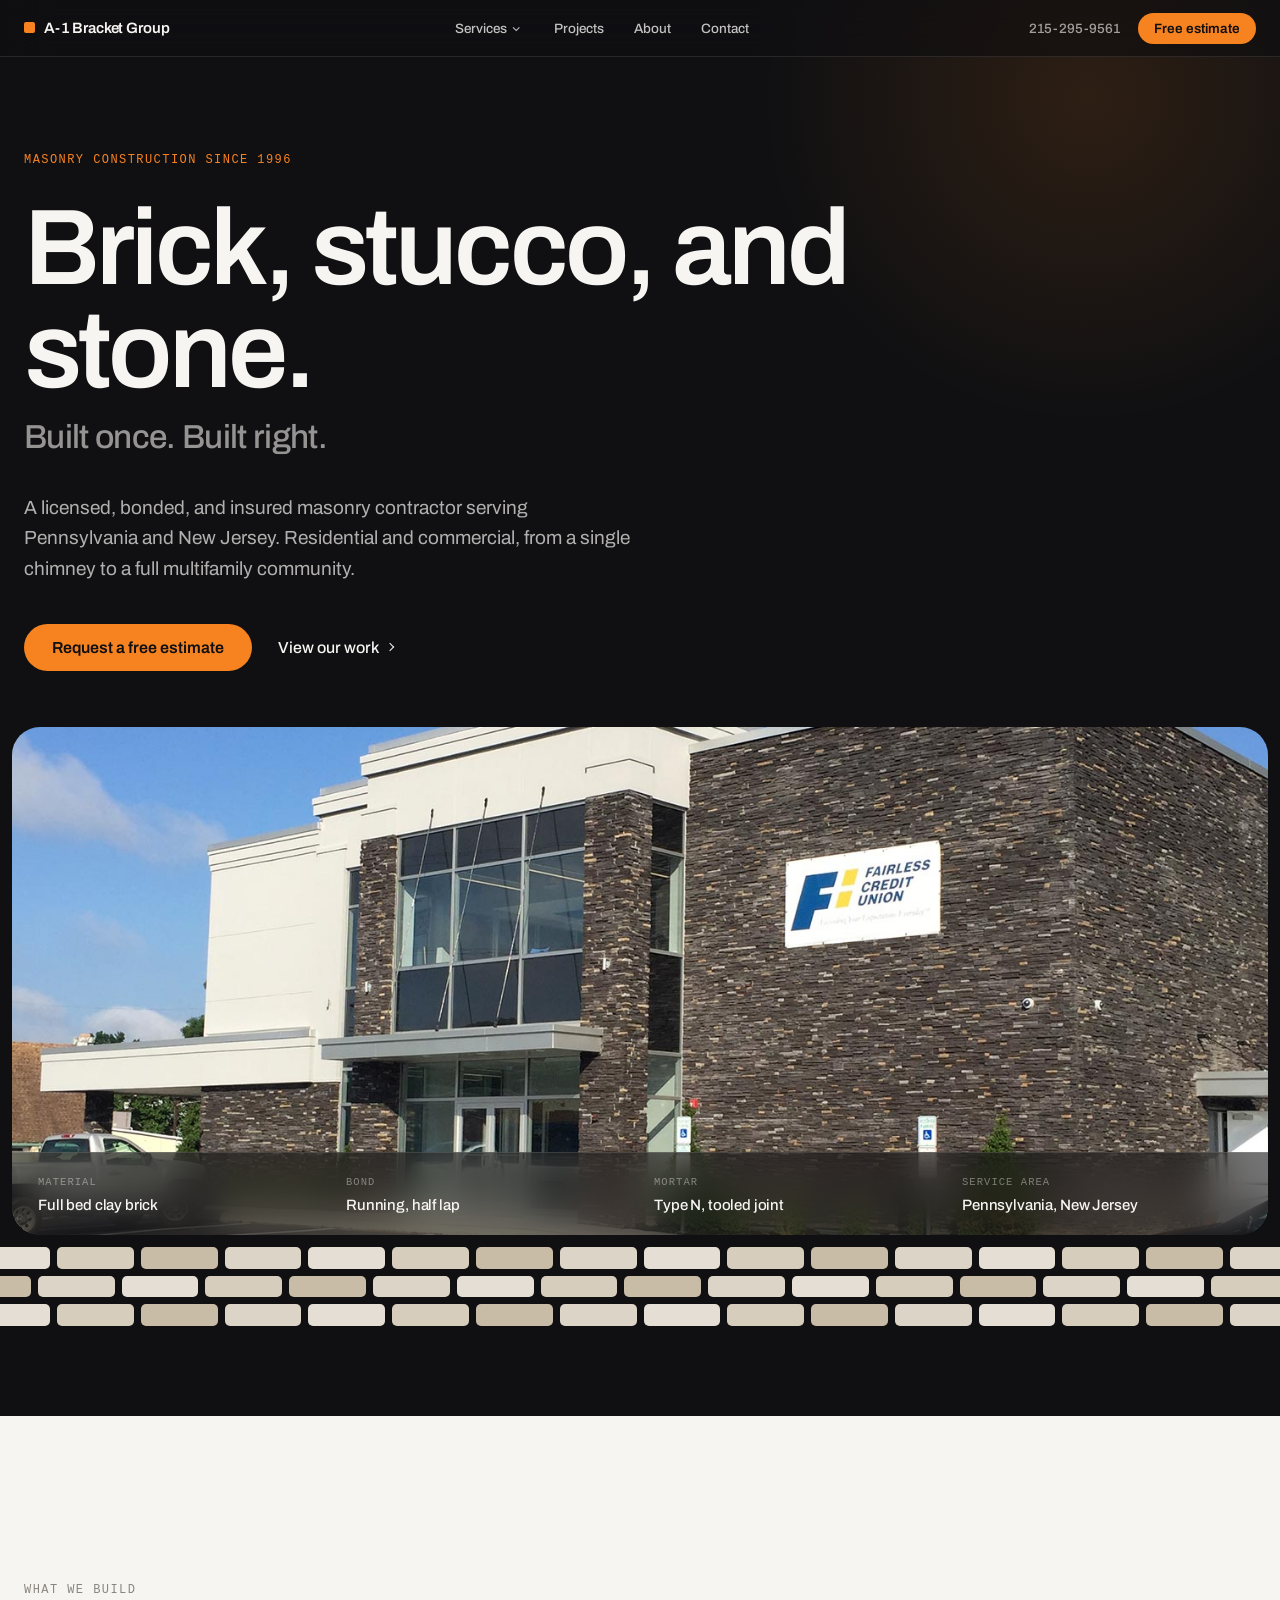
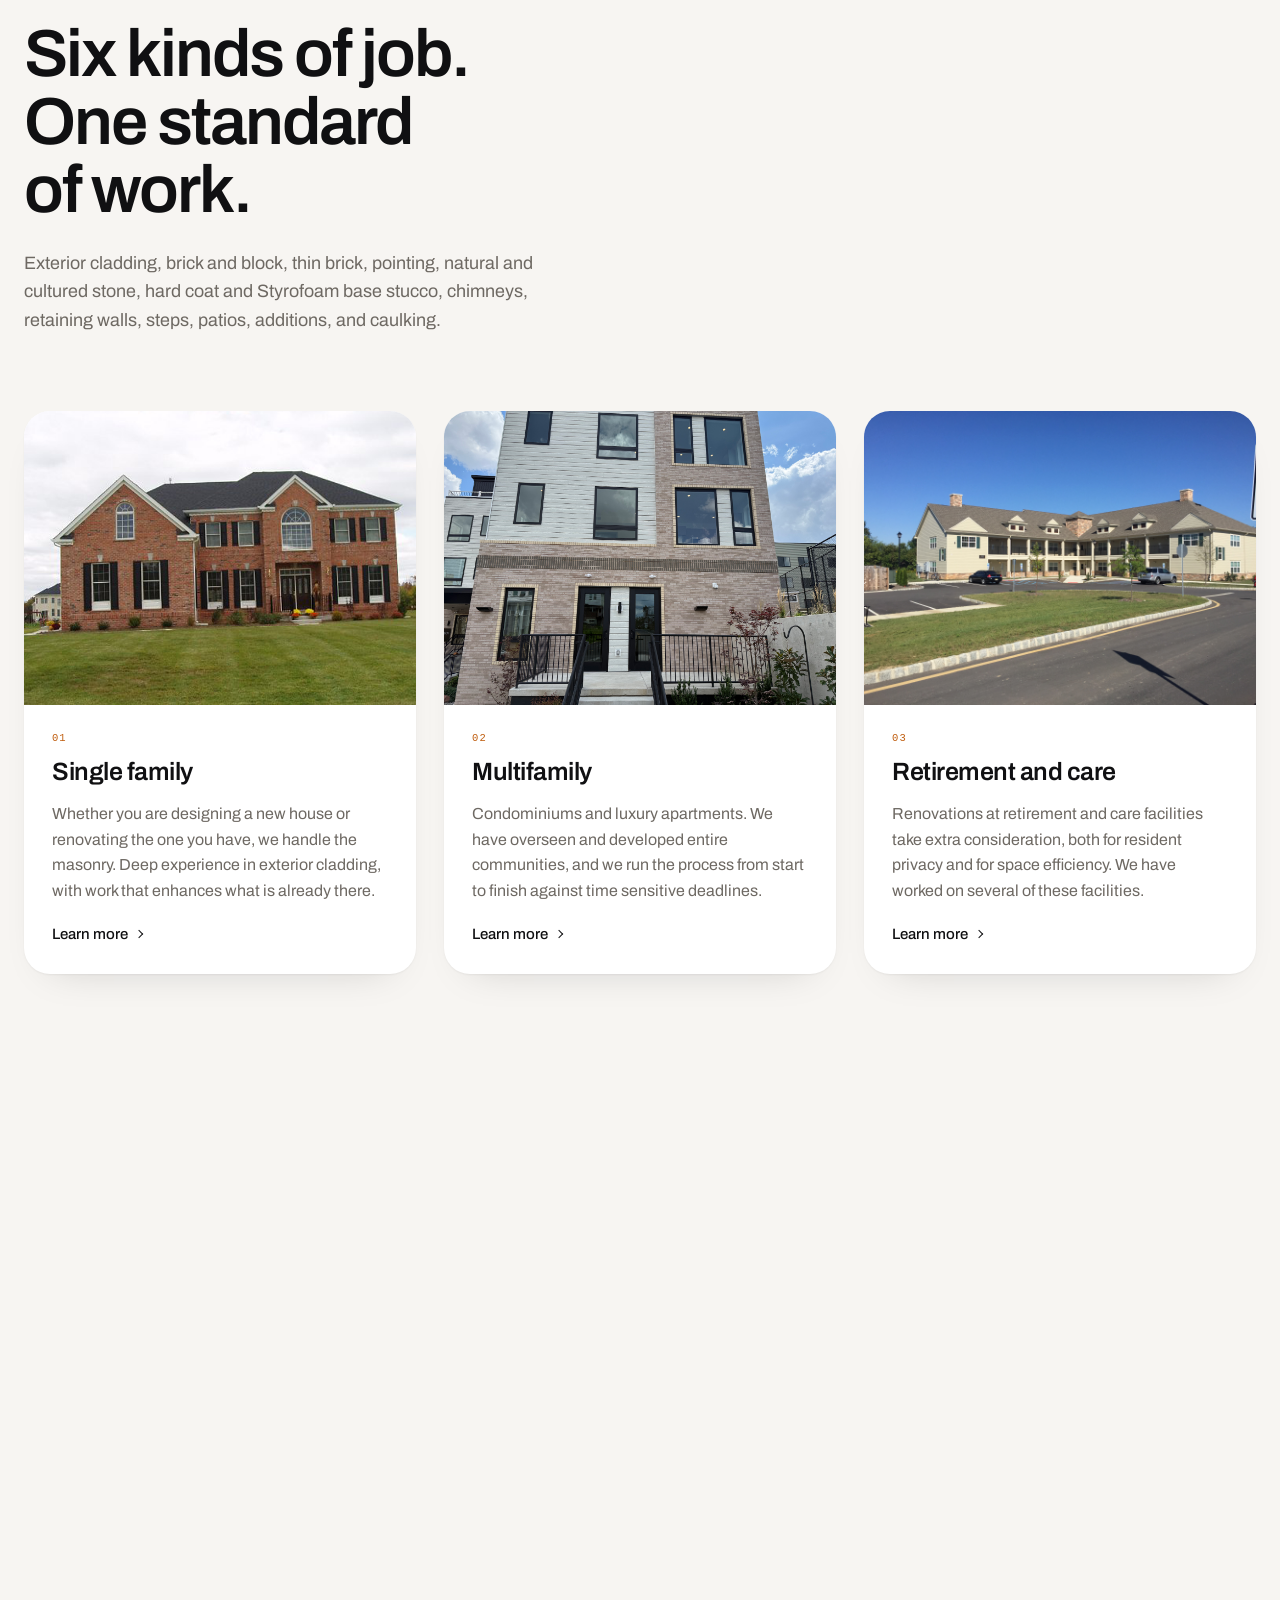
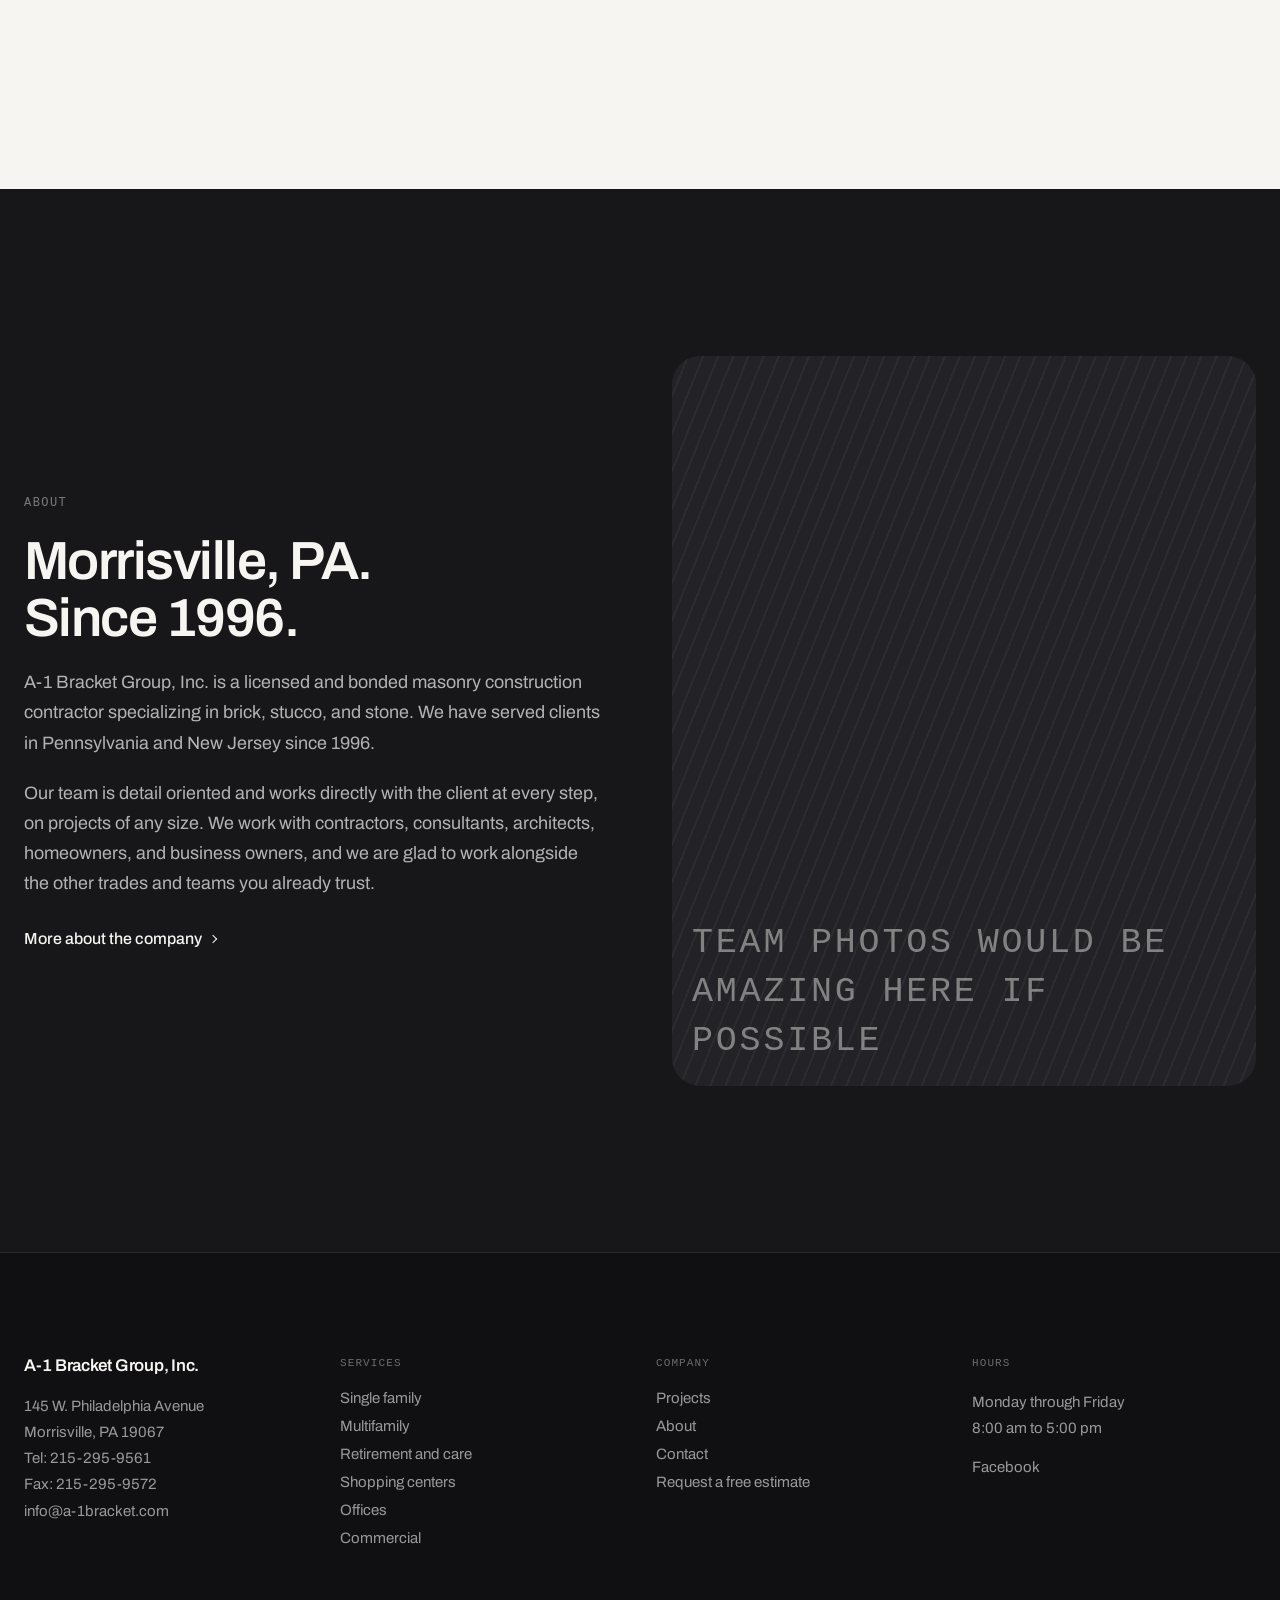
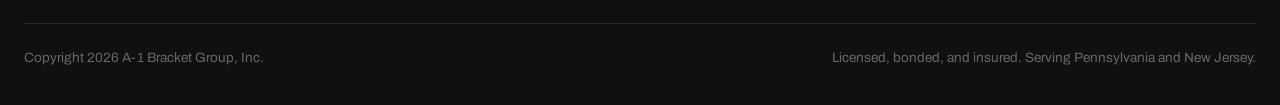
==== commit 02716ce2: "text update" ====
--- a/index.html
+++ b/index.html
@@ -314,7 +314,7 @@
           <a href="pages/about.html" class="link-arrow">More about the company<span class="arrow-up-right"></span></a>
         </div>
         <div class="about-media" data-reveal role="img" aria-label="Placeholder for a portrait format photo of a mason tooling a mortar joint, hands and trowel in frame">
-          <span>4:5 &middot; min 1800x2250 &middot; mason tooling a joint</span>
+          <span>Team Photos would be amazing here if possible</span>
         </div>
       </div>
     </section>
--- a/css/home.css
+++ b/css/home.css
@@ -262,7 +262,7 @@
   padding: 20px;
 }
 .about-media span {
-  font: 500 10.5px/1.4 var(--font-mono);
+  font: 500 35px/1.4 var(--font-mono);
   letter-spacing: 0.08em;
   text-transform: uppercase;
   color: rgba(247, 245, 242, 0.45);
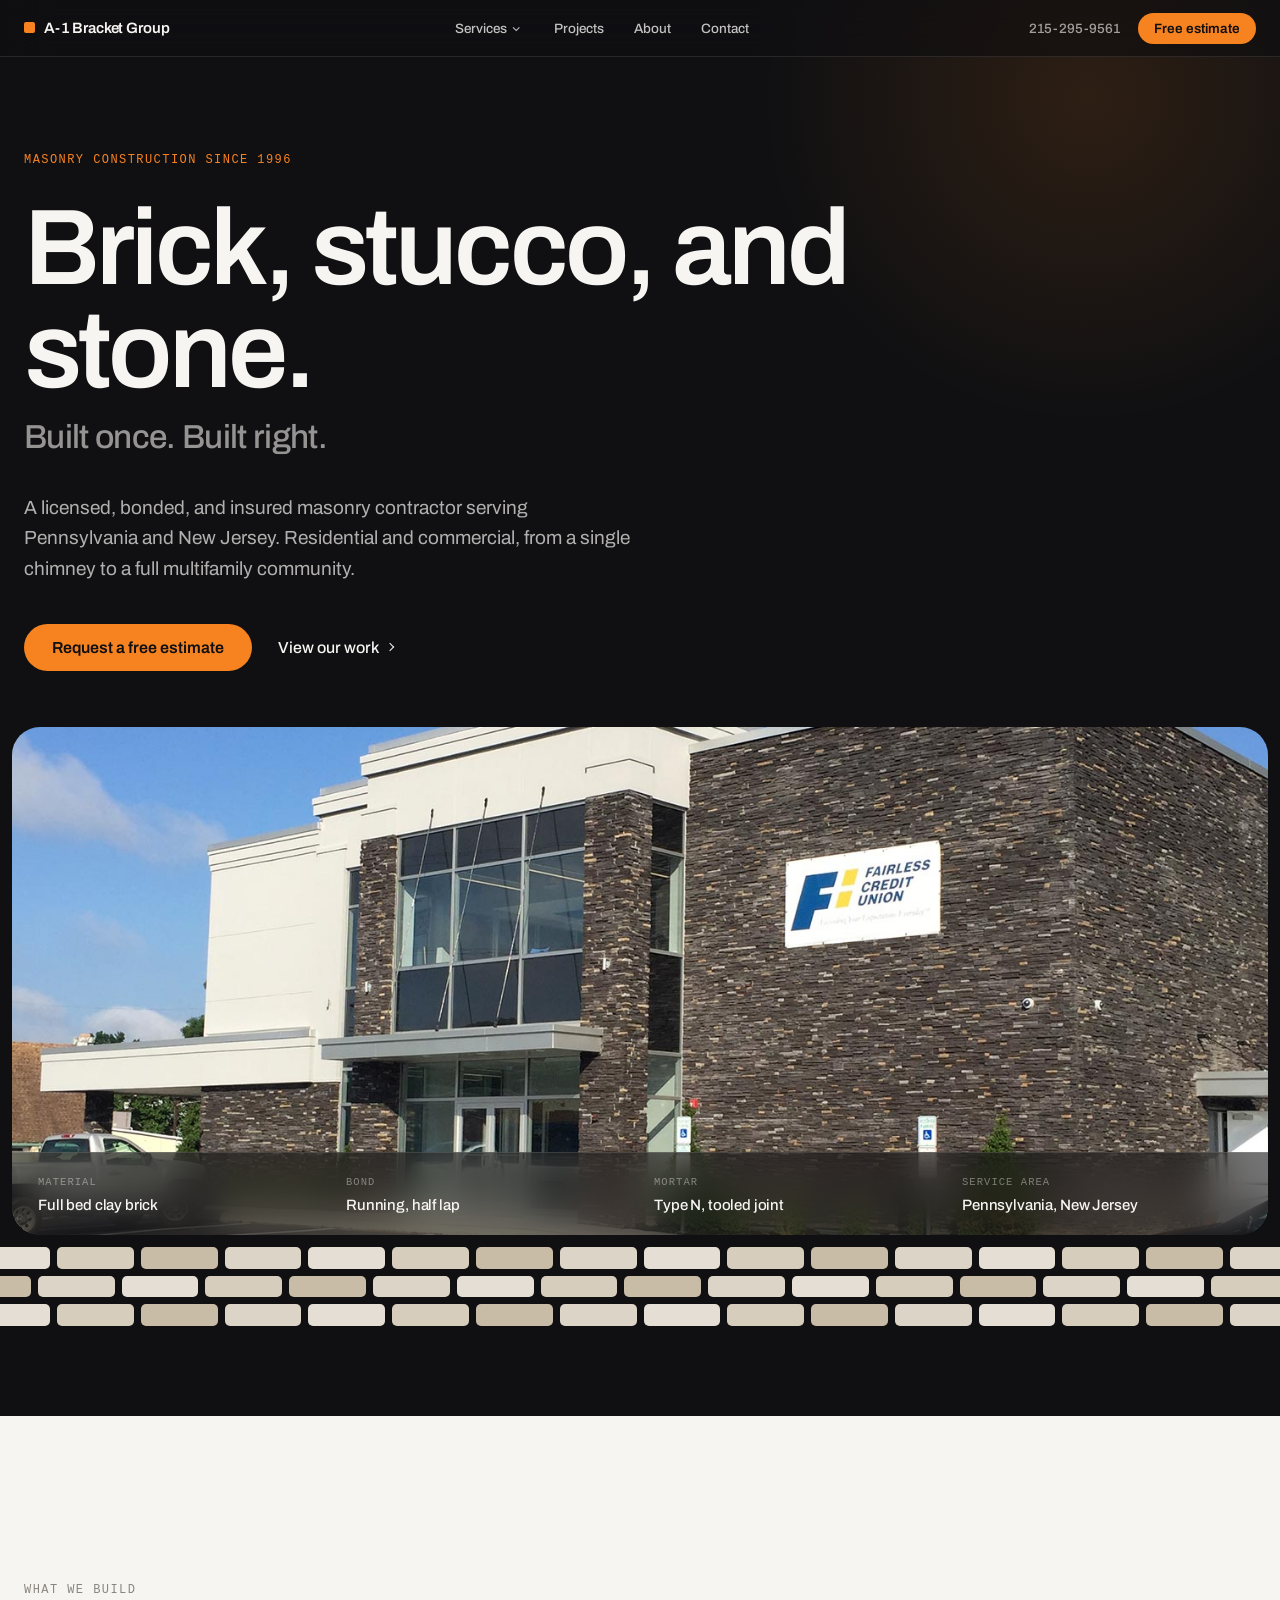
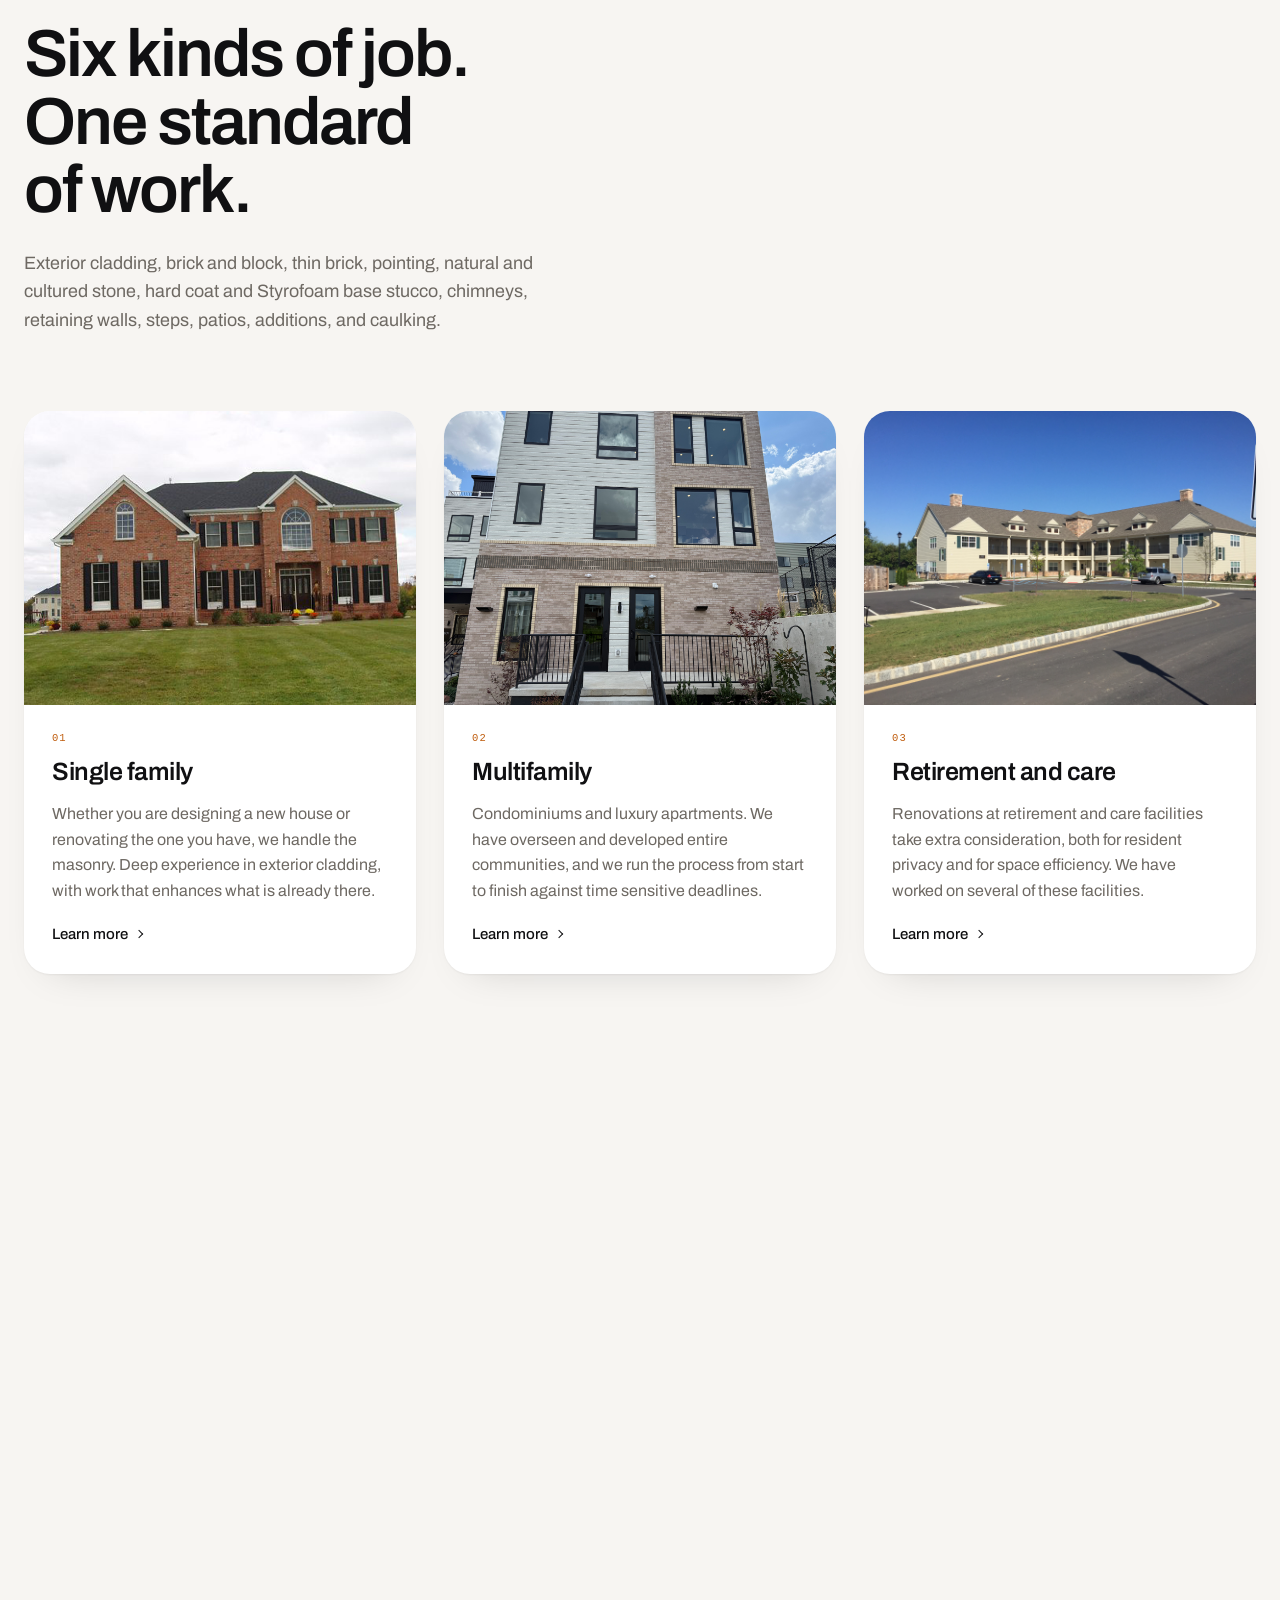
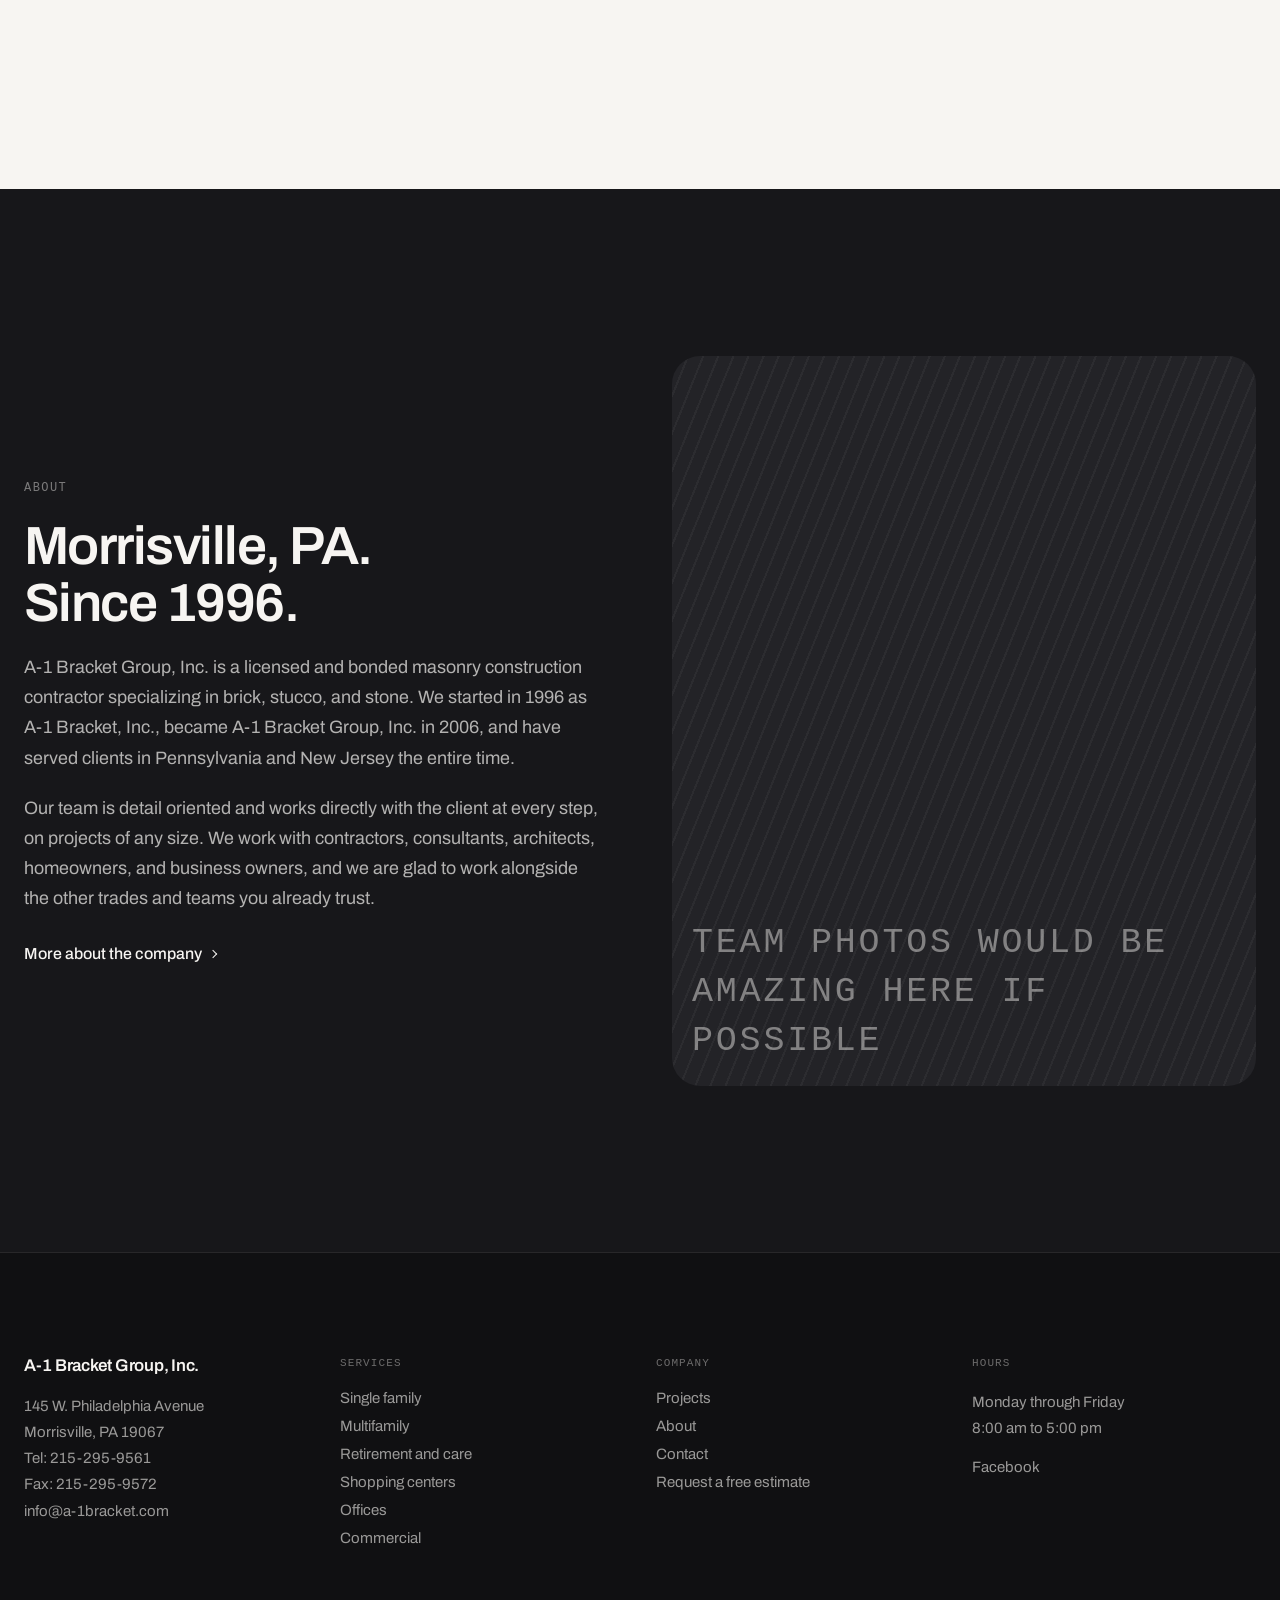
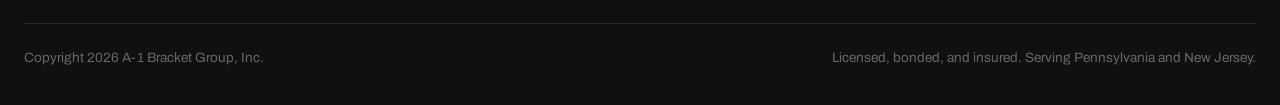
==== commit f810b7ee: "Add company history: A-1 Bracket, Inc. (1996) and A-1 Bracket Group, Inc. (2006) Co-Authored-By: Cla" ====
--- a/index.html
+++ b/index.html
@@ -309,7 +309,7 @@
         <div data-reveal>
           <p class="eyebrow eyebrow--on-dark">About</p>
           <h2 id="about-title" class="about-title">Morrisville, PA. Since 1996.</h2>
-          <p class="about-text">A-1 Bracket Group, Inc. is a licensed and bonded masonry construction contractor specializing in brick, stucco, and stone. We have served clients in Pennsylvania and New Jersey since 1996.</p>
+          <p class="about-text">A-1 Bracket Group, Inc. is a licensed and bonded masonry construction contractor specializing in brick, stucco, and stone. We started in 1996 as A-1 Bracket, Inc., became A-1 Bracket Group, Inc. in 2006, and have served clients in Pennsylvania and New Jersey the entire time.</p>
           <p class="about-text">Our team is detail oriented and works directly with the client at every step, on projects of any size. We work with contractors, consultants, architects, homeowners, and business owners, and we are glad to work alongside the other trades and teams you already trust.</p>
           <a href="pages/about.html" class="link-arrow">More about the company<span class="arrow-up-right"></span></a>
         </div>
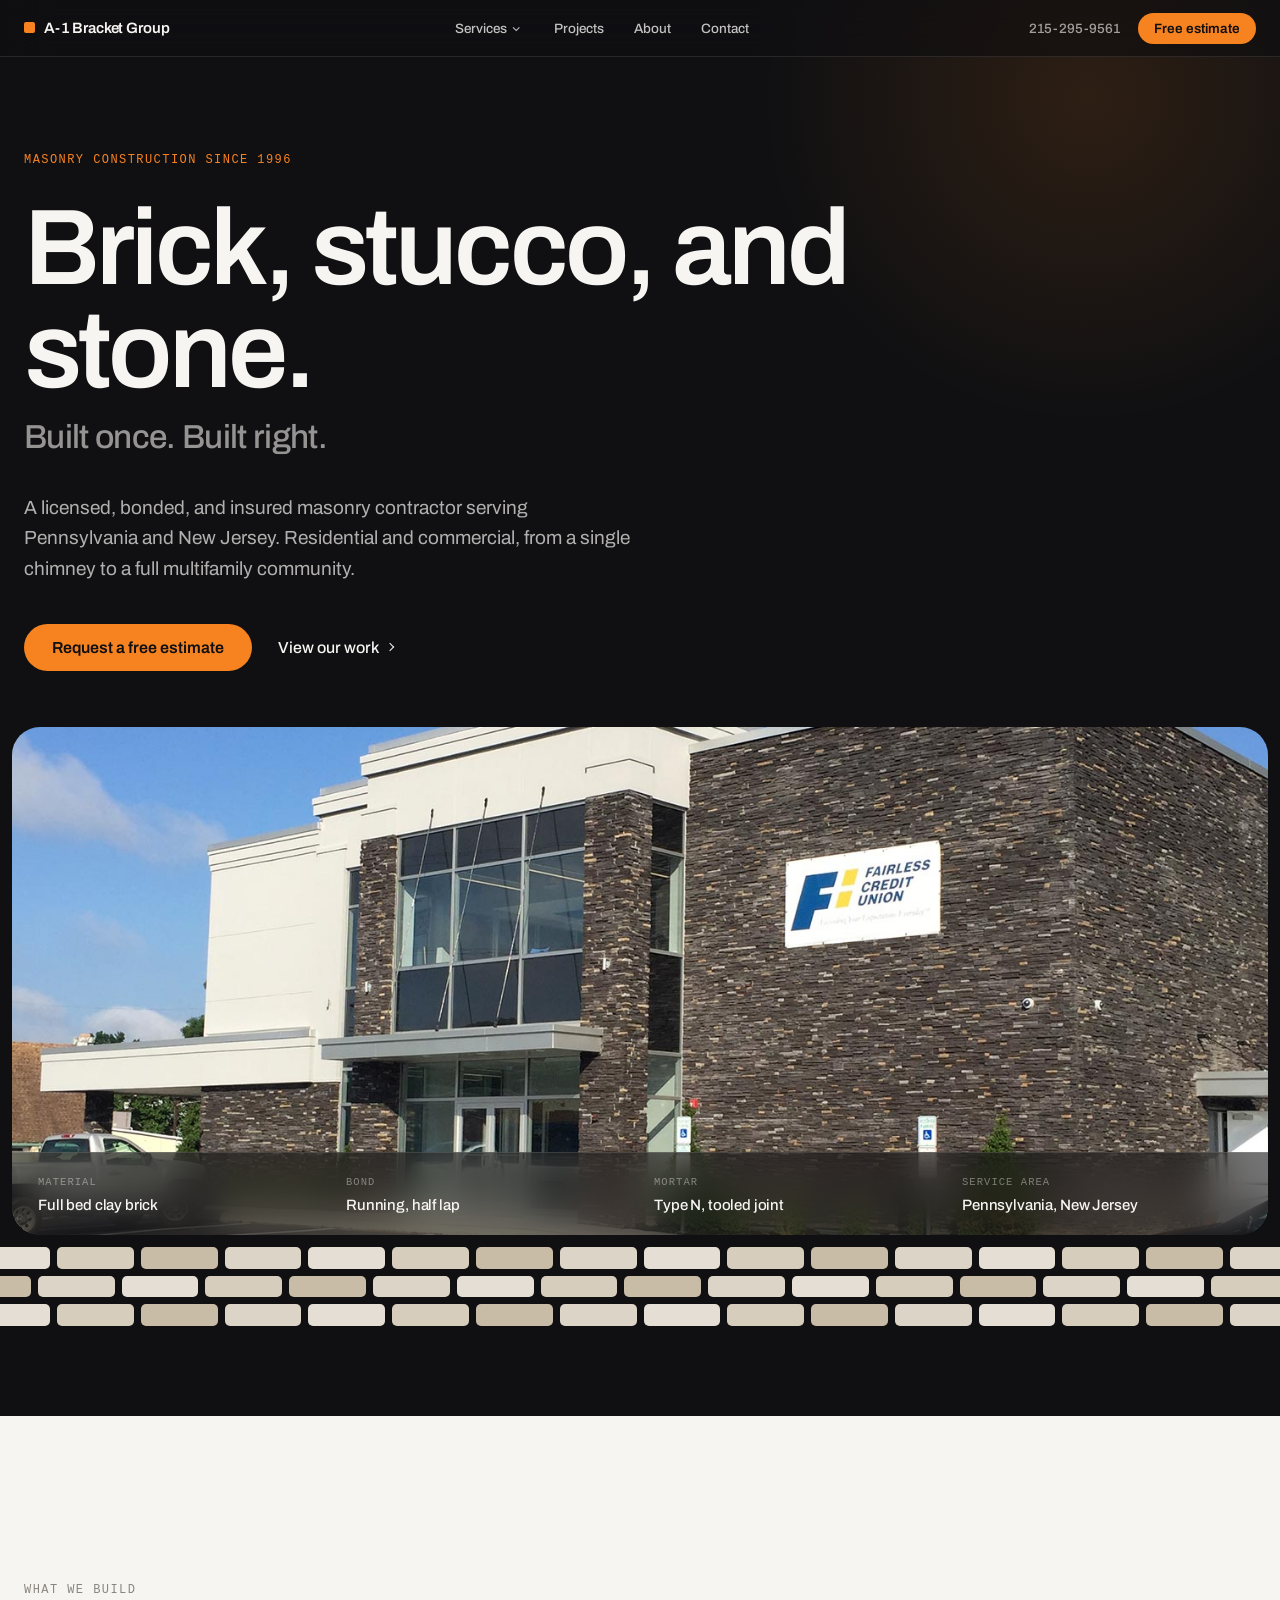
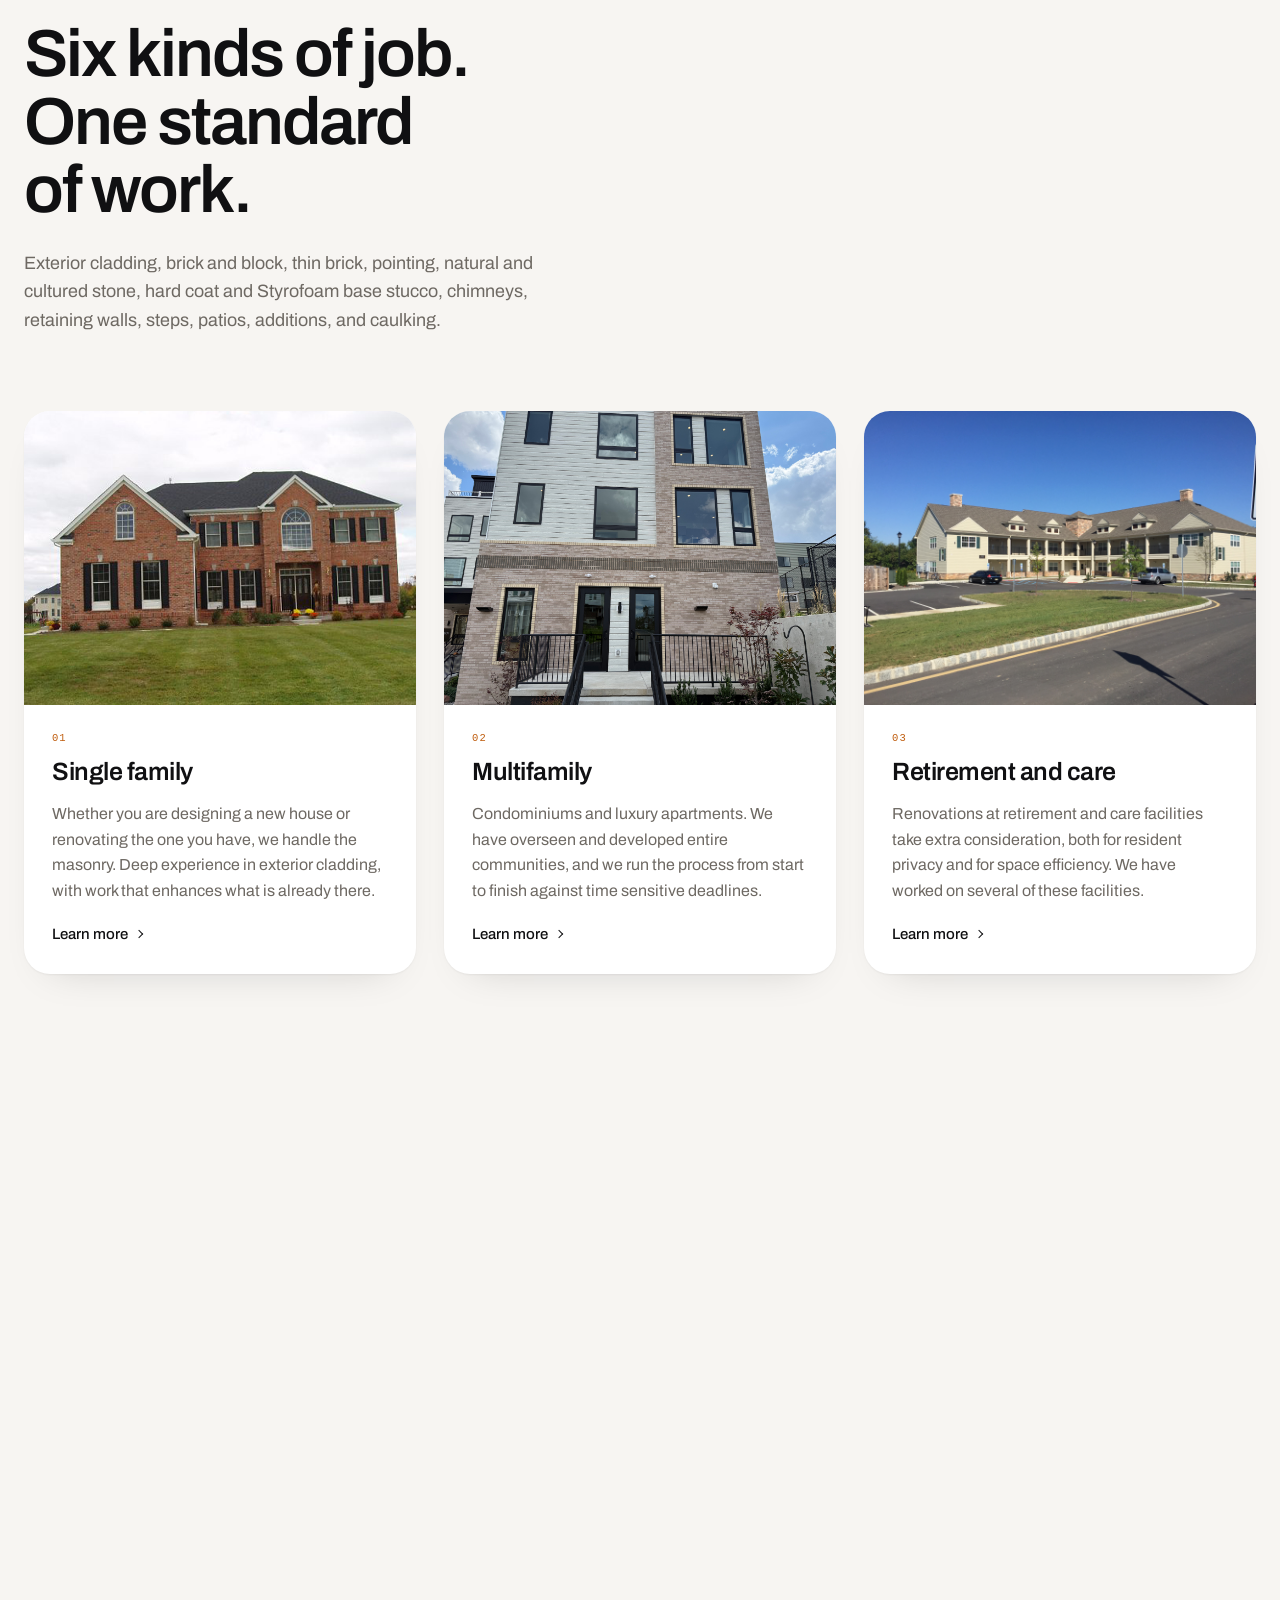
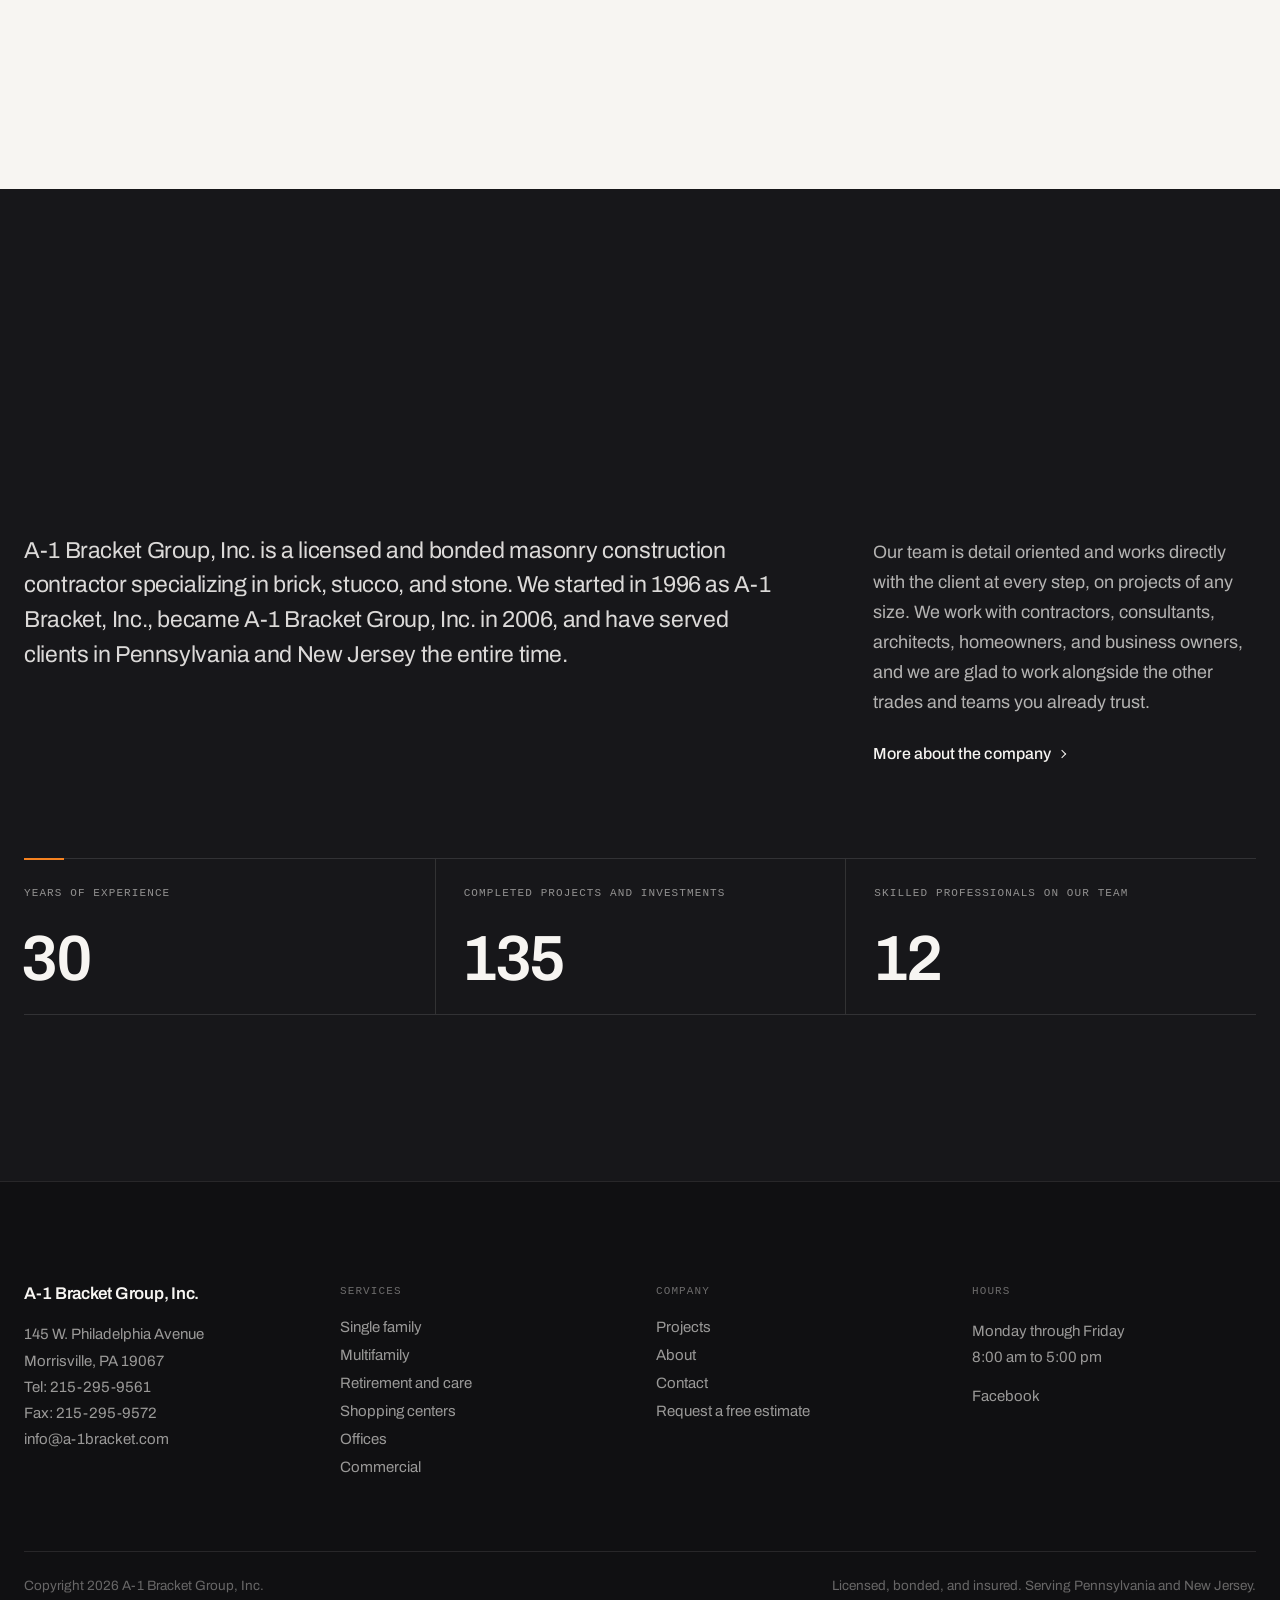
==== commit 4a360c6e: "Rework homepage About section without the team photo placeholder Replace the two-column text + photo" ====
--- a/index.html
+++ b/index.html
@@ -188,7 +188,7 @@
             <div class="service-card-body">
               <span class="service-card-number">06</span>
               <h3 class="service-card-title">Commercial</h3>
-              <p class="service-card-desc">Workmanship held above industry standard, put in place by trained crews. Nearly 30 years of commercial masonry across Pennsylvania and New Jersey, built to spec and turned over on schedule.</p>
+              <p class="service-card-desc">Workmanship held above industry standard, put in place by trained crews. 30 years of commercial masonry across Pennsylvania and New Jersey, built to spec and turned over on schedule.</p>
               <a href="pages/commercial.html" class="link-arrow">Learn more<span class="arrow-up-right"></span></a>
             </div>
           </li>
@@ -305,17 +305,30 @@
     </section>
 
     <section id="about" class="about-block" aria-labelledby="about-title">
-      <div class="container about-grid">
-        <div data-reveal>
+      <div class="container">
+        <div class="about-head" data-reveal>
           <p class="eyebrow eyebrow--on-dark">About</p>
-          <h2 id="about-title" class="about-title">Morrisville, PA. Since 1996.</h2>
+          <h2 id="about-title" class="about-title">Morrisville, PA. <span class="about-title-sub">Since 1996.</span></h2>
+        </div>
+        <div class="about-body" data-reveal>
           <p class="about-text">A-1 Bracket Group, Inc. is a licensed and bonded masonry construction contractor specializing in brick, stucco, and stone. We started in 1996 as A-1 Bracket, Inc., became A-1 Bracket Group, Inc. in 2006, and have served clients in Pennsylvania and New Jersey the entire time.</p>
           <p class="about-text">Our team is detail oriented and works directly with the client at every step, on projects of any size. We work with contractors, consultants, architects, homeowners, and business owners, and we are glad to work alongside the other trades and teams you already trust.</p>
           <a href="pages/about.html" class="link-arrow">More about the company<span class="arrow-up-right"></span></a>
         </div>
-        <div class="about-media" data-reveal role="img" aria-label="Placeholder for a portrait format photo of a mason tooling a mortar joint, hands and trowel in frame">
-          <span>Team Photos would be amazing here if possible</span>
-        </div>
+        <dl class="about-facts" data-reveal>
+          <div class="about-fact">
+            <dt>Years of experience</dt>
+            <dd>30</dd>
+          </div>
+          <div class="about-fact">
+            <dt>Completed projects and investments</dt>
+            <dd>135</dd>
+          </div>
+          <div class="about-fact">
+            <dt>Skilled professionals on our team</dt>
+            <dd>12</dd>
+          </div>
+        </dl>
       </div>
     </section>
   </main>
--- a/css/home.css
+++ b/css/home.css
@@ -241,30 +241,94 @@
 
 /* ===== About ===== */
 .about-block { background: var(--color-ink-alt); padding: clamp(88px, 13vw, 180px) 0; }
-.about-grid {
-  display: grid;
-  grid-template-columns: repeat(auto-fit, minmax(min(100%, 380px), 1fr));
-  gap: clamp(40px, 5vw, 80px);
-  align-items: center;
-}
-.about-title { color: var(--color-paper); font-size: clamp(32px, 4.2vw, 54px); line-height: 1.06; letter-spacing: -0.028em; font-weight: 600; max-width: 22ch; }
-.about-text { color: rgba(247, 245, 242, 0.70); font-size: clamp(16px, 1.4vw, 19px); line-height: 1.68; margin-top: 20px; max-width: 58ch; }
-.about-text:first-of-type { margin-top: 28px; }
-.about-block .link-arrow { display: inline-flex; margin-top: 32px; color: var(--color-paper); font-size: 16px; font-weight: 500; }
+.about-title {
+  color: var(--color-paper);
+  font-size: clamp(40px, 6vw, 80px);
+  line-height: 0.98;
+  letter-spacing: -0.036em;
+  font-weight: 600;
+}
+.about-title-sub { color: rgba(247, 245, 242, 0.55); white-space: nowrap; }
+.about-body {
+  display: grid;
+  grid-template-columns: minmax(0, 1.25fr) minmax(0, 1fr);
+  grid-template-rows: auto 1fr;
+  gap: 0 clamp(40px, 6vw, 112px);
+  align-items: baseline;
+  margin-top: clamp(40px, 5vw, 72px);
+}
+.about-text { color: rgba(247, 245, 242, 0.70); font-size: clamp(16px, 1.4vw, 18px); line-height: 1.68; max-width: 58ch; }
+.about-text:first-child {
+  grid-row: 1 / span 2;
+  color: rgba(247, 245, 242, 0.88);
+  font-size: clamp(19px, 1.7vw, 23px);
+  line-height: 1.55;
+  letter-spacing: -0.012em;
+}
+.about-block .link-arrow { display: inline-flex; align-self: start; justify-self: start; margin-top: 28px; color: var(--color-paper); font-size: 16px; font-weight: 500; }
 .about-block .link-arrow:hover { color: var(--color-accent); }
-.about-media {
-  aspect-ratio: 4 / 5;
-  border-radius: 28px;
-  background: #232327;
-  background-image: repeating-linear-gradient(112deg, rgba(247, 245, 242, 0.045) 0 2px, rgba(247, 245, 242, 0) 2px 14px);
-  display: flex;
-  align-items: flex-end;
-  padding: 20px;
-}
-.about-media span {
-  font: 500 35px/1.4 var(--font-mono);
-  letter-spacing: 0.08em;
+
+.about-facts {
+  position: relative;
+  display: grid;
+  grid-template-columns: repeat(3, minmax(0, 1fr));
+  margin: clamp(64px, 7.5vw, 112px) 0 0;
+  border-top: 1px solid rgba(247, 245, 242, 0.12);
+  border-bottom: 1px solid rgba(247, 245, 242, 0.12);
+}
+.about-facts::before {
+  content: "";
+  position: absolute;
+  top: -1px;
+  left: 0;
+  width: 40px;
+  height: 2px;
+  background: var(--color-accent);
+}
+.about-fact {
+  display: flex;
+  flex-direction: column;
+  gap: 28px;
+  padding: 26px 28px;
+  border-left: 1px solid rgba(247, 245, 242, 0.12);
+}
+.about-fact:first-child { border-left: 0; padding-left: 0; }
+.about-fact dt {
+  font: 500 11px/1.5 var(--font-mono);
+  letter-spacing: 0.1em;
   text-transform: uppercase;
-  color: rgba(247, 245, 242, 0.45);
-  max-width: 28ch;
-}
+  color: rgba(247, 245, 242, 0.55);
+}
+.about-fact dd {
+  margin: auto 0 0 -0.04em;
+  color: var(--color-paper);
+  font-size: clamp(48px, 5vw, 68px);
+  line-height: 0.9;
+  letter-spacing: -0.045em;
+  font-weight: 600;
+}
+
+@media (min-width: 1180px) {
+  .about-body { grid-template-columns: repeat(3, minmax(0, 1fr)); column-gap: 0; }
+  .about-text:first-child { grid-column: 1 / span 2; max-width: none; padding-right: 64px; font-size: clamp(23px, 1.8vw, 25px); line-height: 1.5; letter-spacing: -0.016em; }
+  .about-text + .about-text, .about-block .link-arrow { grid-column: 3; margin-left: 28px; }
+}
+@media (max-width: 820px) {
+  .about-body { grid-template-columns: minmax(0, 1fr); grid-template-rows: none; }
+  .about-text:first-child { grid-row: auto; }
+  .about-text + .about-text { margin-top: 20px; }
+}
+@media (max-width: 600px) {
+  .about-facts { grid-template-columns: minmax(0, 1fr); border-top: 0; }
+  .about-fact {
+    flex-direction: row;
+    align-items: center;
+    justify-content: space-between;
+    gap: 20px;
+    padding: 20px 0;
+    border-left: 0;
+    border-top: 1px solid rgba(247, 245, 242, 0.12);
+  }
+  .about-fact dt { max-width: 24ch; text-wrap: balance; }
+  .about-fact dd { margin: 0; font-size: 44px; }
+}
